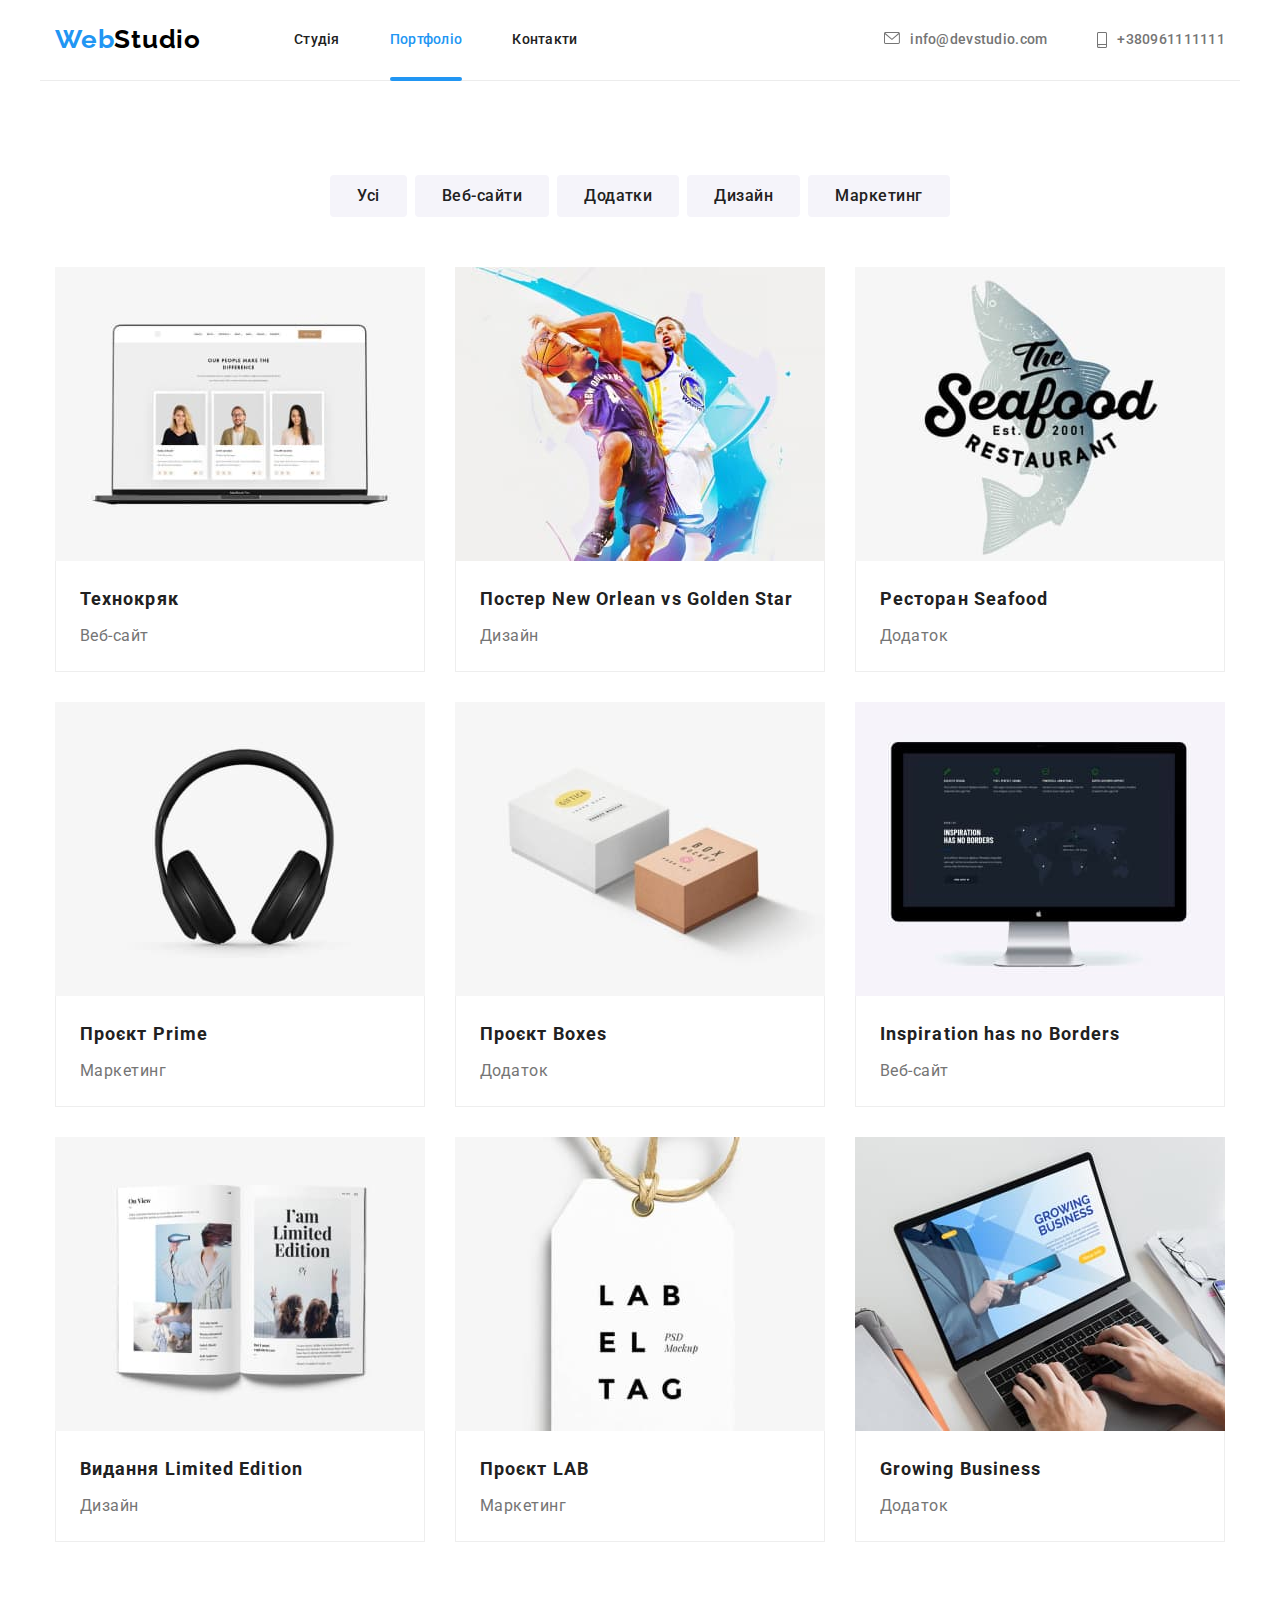
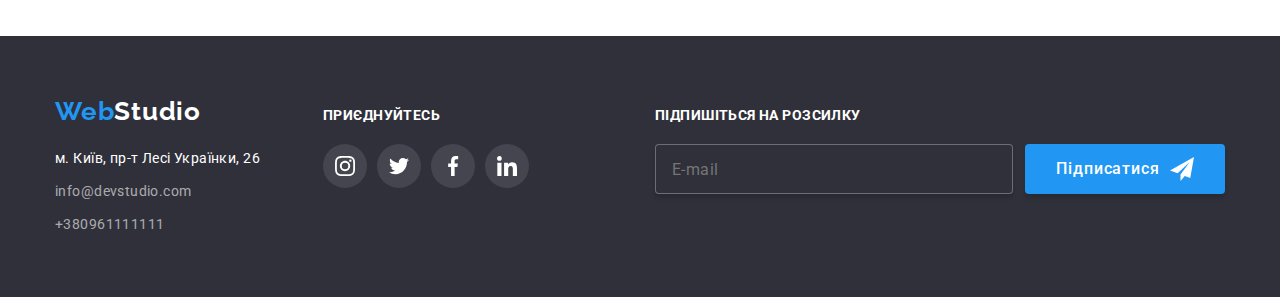
==== portfolio.html @ e21fbf03 "File" ====
<!DOCTYPE html>
<html lang="en">

<head>
    <meta charset="UTF-8">
    <meta http-equiv="X-UA-Compatible" content="IE=edge">
    <meta name="viewport" content="width=, initial-scale=1.0">
    <title>Portfolio</title>

    <link rel="stylesheet"
        href="https://cdnjs.cloudflare.com/ajax/libs/modern-normalize/1.0.0/modern-normalize.min.css" />
    
    <link rel="stylesheet" href="./css/main.min.css" />

    <link rel="preconnect" href="https://fonts.googleapis.com">
    <link rel="preconnect" href="https://fonts.gstatic.com" crossorigin>
    <link
        href="https://fonts.googleapis.com/css2?family=Raleway:wght@700&family=Roboto:wght@400;500;700;900&display=swap"
        rel="stylesheet">

</head>

<body>

    <header class="page-header">
        <div class="container page-header-container header-border">
    
            <nav class="page-nav">
                <a href="./index.html" class="logohead link">
                    Web<span class="header-logo-span">Studio</span>
                </a>
                <ul class="nav-list list">
                    <li><a href="./index.html" class="nav-link link">Студія</a></li>
                    <li><a href="./portfolio.html" class="nav-link link current-page">Портфоліо</a></li>
                    <li><a href="#footer" class="nav-link link">Контакти</a></li>
                </ul>
            </nav>
    
            <ul class="contact-list list">
                <li class="contact-item">
                    <a href="mailto:info@devstudio.com" class="contact-list-link contact-list-link--mail link">
                        <svg lang="en" aria-label="envelope icon" class="envelope-list-icon">
                            <use href="./images/sprite.svg#icon-envelope"></use>
                        </svg>
                        info@devstudio.com
                    </a>
                </li>
                <li class="contact-item">
                    <a href="tel:+380961111111" class="contact-list-link contact-list-link--phone link">
                        <svg lang="en" aria-label="smartphone icon" class="smartphone-list-icon">
                            <use href="./images/sprite.svg#icon-smartphone"></use>
                        </svg>
                        +380961111111
                    </a>
                </li>
            </ul>
    
            <button class="mobile-menu__switch js-open-menu" aria-expanded="false">
                <svg class="mobile-menu__switch-icon" aria-label="mobile menu switch" width="40" height="40">
                    <use class="icon-switch" href="./images/sprite.svg#icon-menu"></use>
                </svg>
            </button>
    
            <div class="mobile-menu js-menu-container">
                <div class="container mobile-menu__container">
                    <button class="mobile-menu__close-btn js-close-menu">
                        <svg class="mobile-menu__close-icon">
                            <use class="icon-cross" href="./images/sprite.svg#icon-cross"></use>
                        </svg>
                    </button>
                    <ul class="mobile-menu__nav-list list">
                        <li><a href="./index.html" class="mobile-menu__nav-item link">Студія</a></li>
                        <li><a href="./portfolio.html" class="mobile-menu__nav-item link mobile-current-page">Портфоліо</a></li>
                        <li><a href="#footer" class="mobile-menu__nav-item link">Контакти</a></li>
                    </ul>
                    <ul class="mobile-menu__contact-list list">
                        <li><a href="tel:+380961111111" class="mobile-menu__contact-item mobile-contact-item--phone link">
                                +38 096 111 11 11</a>
                        </li>
                        <li><a href="mailto:info@devstudio.com" class=" mobile-contact-item--mail link">
                                info@devstudio.com</a>
                        </li>
                    </ul>
                    <ul class="mobile-menu__socials-list list">
                        <li><a class="mobile-menu__socials-item link" href="">Instagram</a></li>
                        <li><a class="mobile-menu__socials-item link" href="">Twitter</a></li>
                        <li><a class="mobile-menu__socials-item link" href="">Facebook</a></li>
                        <li><a class="mobile-menu__socials-item link" href="">LinkedIn</a></li>
                    </ul>
                </div>
            </div>
    
        </div>
    </header>

    <main>
        <section class="section">
            <div class="container">
                <h1 hidden>Приклади робіт у портфоліо</h1>
                <ul class="list filters-list flex-wrap">
                    <li><button type="button" class="filters-button">Усі</button></li>
                    <li><button type="button" class="filters-button">Веб-сайти</button></li>
                    <li><button type="button" class="filters-button">Додатки</button></li>
                    <li><button type="button" class="filters-button">Дизайн</button></li>
                    <li><button type="button" class="filters-button">Маркетинг</button></li>
                </ul>

                <h2 hidden>Роботи у портфоліо</h2>
                <ul class="list portfolio-list">
                    <li class="portfolio-list-li">
                        <a href="" class="portfolio-list-link link">
                            <div class="portfolio-overlay-wrap">
                                <picture>
                                     <source srcset="
                                            ./images/desktop/portfolio1-desk.jpg    1x,
                                            ./images/desktop/portfolio1-desk@2x.jpg 2x
                                            " media="(min-width: 1200px)" />
                                    <source srcset="
                                            ./images/tablet/portfolio1-tab.jpg    1x,
                                            ./images/tablet/portfolio1-tab@2x.jpg 2x
                                            " media="(min-width: 768px)" />
                                    <source srcset="
                                            ./images/mobile/portfolio1-mob.jpg    1x,
                                            ./images/mobile/portfolio1@2x-mob.jpg 2x
                                            " media="(max-width: 767px)" />
                                    <img width="370" src="./images/technocrack.jpg" class="portfolio-img" alt="Зображення комп'ютера">
                                </picture>
            
                                <div class="portfolio-overlay">Ресурс пропонує комплексні пропозиції з різним рівнем функціоналу та сервісів. Все це дозволить відвідувачу отримати
                                вичерпні відомості про компанію чи приватну особу.</div>
                            </div>
                            <div class="portfolio-text portfolio-text--long">
                                <h3 class="portfolio-works">Технокряк</h3>
                                <p class="portfolio-works-type">Веб-сайт</p>
                            </div>
                        </a>
                    </li>
                    <li class="portfolio-list-li">
                        <a href="" class="portfolio-list-link link">
                            <div class="portfolio-overlay-wrap">
                                <picture>
                                     <source srcset="
                                            ./images/desktop/portfolio2-desk.jpg    1x,
                                            ./images/desktop/portfolio2-desk@2x.jpg 2x
                                            " media="(min-width: 1200px)" />
                                    <source srcset="
                                            ./images/tablet/portfolio2-tab.jpg    1x,
                                            ./images/tablet/portfolio2-tab@2x.jpg 2x
                                            " media="(min-width: 768px)" />
                                    <source srcset="
                                            ./images/mobile/portfolio2-mob.jpg    1x,
                                            ./images/mobile/portfolio2@2x-mob.jpg 2x
                                            " media="(max-width: 767px)" />
                                    <img width="370" src="./images/poster.jpg" class="portfolio-img" alt="Зображення постера">
                                </picture>

                                <div class="portfolio-overlay">Ресурс пропонує комплексні пропозиції з різним рівнем функціоналу та сервісів. Все це
                                    дозволить відвідувачу отримати вичерпні відомості про компанію чи приватну особу.
                                </div>
                            </div>
                            <div class="portfolio-text">
                                <h3 class="portfolio-works">Постер New Orlean vs Golden Star</h3>
                                <p class="portfolio-works-type">Дизайн</p>
                            </div>
                        </a>
                    </li>
                    <li class="portfolio-list-li">
                        <a href="" class="portfolio-list-link link">
                            <div class="portfolio-overlay-wrap">
                                <picture>
                                     <source srcset="
                                            ./images/desktop/portfolio3-desk.jpg    1x,
                                            ./images/desktop/portfolio3-desk@2x.jpg 2x
                                            " media="(min-width: 1200px)" />
                                    <source srcset="
                                            ./images/tablet/portfolio3-tab.jpg    1x,
                                            ./images/tablet/portfolio3-tab@2x.jpg 2x
                                            " media="(min-width: 768px)" />
                                    <source srcset="
                                            ./images/mobile/portfolio3-mob.jpg    1x,
                                            ./images/mobile/portfolio3@2x-mob.jpg 2x
                                            " media="(max-width: 767px)" />
                                    <img width="370" src="./images/restaurantseafood.jpg" class="portfolio-img" alt="restaurant seafood">
                                </picture>

                                <div class="portfolio-overlay">Ресурс пропонує комплексні пропозиції з різним рівнем функціоналу та сервісів. Все це
                                    дозволить відвідувачу отримати
                                    вичерпні відомості про компанію чи приватну особу.</div>
                            </div>  
                            <div class="portfolio-text">
                                <h3 class="portfolio-works">Ресторан Seafood</h3>
                                <p class="portfolio-works-type">Додаток</p>
                            </div>
                        </a>
                    </li>
                    <li class="portfolio-list-li">
                        <a href="" class="portfolio-list-link link">
                            <div class="portfolio-overlay-wrap">
                                <picture>
                                     <source srcset="
                                            ./images/desktop/portfolio4-desk.jpg    1x,
                                            ./images/desktop/portfolio4-desk@2x.jpg 2x
                                            " media="(min-width: 1200px)" />
                                    <source srcset="
                                            ./images/tablet/portfolio4-tab.jpg    1x,
                                            ./images/tablet/portfolio4-tab@2x.jpg 2x
                                            " media="(min-width: 768px)" />
                                    <source srcset="
                                            ./images/mobile/portfolio4-mob.jpg    1x,
                                            ./images/mobile/portfolio4@2x-mob.jpg 2x
                                            " media="(max-width: 767px)" />
                                    <img width="370" src="./images/projectprime.jpg" class="portfolio-img" alt="project prime">
                                </picture>

                                <div class="portfolio-overlay">Ресурс пропонує комплексні пропозиції з різним рівнем функціоналу та сервісів. Все це
                                    дозволить відвідувачу отримати
                                    вичерпні відомості про компанію чи приватну особу.</div>
                            </div>
                            <div class="portfolio-text">
                                <h3 class="portfolio-works">Проєкт Prime</h3>
                                <p class="portfolio-works-type">Маркетинг</p>
                            </div>
                        </a>
                    </li>
                    <li class="portfolio-list-li">
                        <a href="" class="portfolio-list-link link">
                            <div class="portfolio-overlay-wrap">
                                <picture>
                                     <source srcset="
                                            ./images/desktop/portfolio5-desk.jpg    1x,
                                            ./images/desktop/portfolio5-desk@2x.jpg 2x
                                            " media="(min-width: 1200px)" />
                                    <source srcset="
                                            ./images/tablet/portfolio5-tab.jpg    1x,
                                            ./images/tablet/portfolio5-tab@2x.jpg 2x
                                            " media="(min-width: 768px)" />
                                    <source srcset="
                                            ./images/mobile/portfolio5-mob.jpg    1x,
                                            ./images/mobile/portfolio5@2x-mob.jpg 2x
                                            " media="(max-width: 767px)" />
                                    <img width="370" src="./images/projectboxes.jpg" class="portfolio-img" alt="project boxes">
                                </picture>

                                <div class="portfolio-overlay">Ресурс пропонує комплексні пропозиції з різним рівнем функціоналу та сервісів. Все це
                                    дозволить відвідувачу отримати
                                    вичерпні відомості про компанію чи приватну особу.</div>
                            </div>
                            <div class="portfolio-text">
                                <h3 class="portfolio-works">Проєкт Boxes</h3>
                                <p class="portfolio-works-type">Додаток</p>
                            </div>
                        </a>
                    </li>
                    <li class="portfolio-list-li">
                        <a href="" class="portfolio-list-link link">
                            <div class="portfolio-overlay-wrap">
                                <picture>
                                     <source srcset="
                                            ./images/desktop/portfolio6-desk.jpg    1x,
                                            ./images/desktop/portfolio6-desk@2x.jpg 2x
                                            " media="(min-width: 1200px)" />
                                    <source srcset="
                                            ./images/tablet/portfolio6-tab.jpg    1x,
                                            ./images/tablet/portfolio6-tab@2x.jpg 2x
                                            " media="(min-width: 768px)" />
                                    <source srcset="
                                            ./images/mobile/portfolio6-mob.jpg    1x,
                                            ./images/mobile/portfolio6@2x-mob.jpg 2x
                                            " media="(max-width: 767px)" />
                                    <img width="370" src="./images/noborders.jpg" class="portfolio-img" alt="no borders">
                                </picture>

                                <div class="portfolio-overlay">Ресурс пропонує комплексні пропозиції з різним рівнем функціоналу та сервісів. Все це
                                    дозволить відвідувачу отримати
                                    вичерпні відомості про компанію чи приватну особу.</div>
                            </div>
                            <div class="portfolio-text">
                                <h3 class="portfolio-works">Inspiration has no Borders</h3>
                                <p class="portfolio-works-type">Веб-сайт</p>
                            </div>
                        </a>
                    </li>
                    <li class="portfolio-list-li">
                        <a href="" class="portfolio-list-link link">
                            <div class="portfolio-overlay-wrap">
                                <picture>
                                     <source srcset="
                                            ./images/desktop/portfolio7-desk.jpg    1x,
                                            ./images/desktop/portfolio7-desk@2x.jpg 2x
                                            " media="(min-width: 1200px)" />
                                    <source srcset="
                                            ./images/tablet/portfolio7-tab.jpg    1x,
                                            ./images/tablet/portfolio7-tab@2x.jpg 2x
                                            " media="(min-width: 768px)" />
                                    <source srcset="
                                            ./images/mobile/portfolio7-mob.jpg    1x,
                                            ./images/mobile/portfolio7@2x-mob.jpg 2x
                                            " media="(max-width: 767px)" />
                                    <img width="370" src="./images/limitededition.jpg" class="portfolio-img" alt="limited edition">
                                </picture>

                                <div class="portfolio-overlay">Ресурс пропонує комплексні пропозиції з різним рівнем функціоналу та сервісів. Все це
                                    дозволить відвідувачу отримати
                                    вичерпні відомості про компанію чи приватну особу.</div>
                            </div>
                            <div class="portfolio-text">
                                <h3 class="portfolio-works">Видання Limited Edition</h3>
                                <p class="portfolio-works-type">Дизайн</p>
                            </div>
                        </a>
                    </li>
                    <li class="portfolio-list-li">
                        <a href="" class="portfolio-list-link link">
                            <div class="portfolio-overlay-wrap">
                                <picture>
                                     <source srcset="
                                            ./images/desktop/portfolio8-desk.jpg    1x,
                                            ./images/desktop/portfolio8-desk@2x.jpg 2x
                                            " media="(min-width: 1200px)" />
                                    <source srcset="
                                            ./images/tablet/portfolio8-tab.jpg    1x,
                                            ./images/tablet/portfolio8-tab@2x.jpg 2x
                                            " media="(min-width: 768px)" />
                                    <source srcset="
                                            ./images/mobile/portfolio8-mob.jpg    1x,
                                            ./images/mobile/portfolio8@2x-mob.jpg 2x
                                            " media="(max-width: 767px)" />
                                    <img width="370" src="./images/projectlab.jpg" class="portfolio-img" alt="project lab">
                                </picture>

                                <div class="portfolio-overlay">Ресурс пропонує комплексні пропозиції з різним рівнем функціоналу та сервісів. Все це
                                    дозволить відвідувачу отримати
                                    вичерпні відомості про компанію чи приватну особу.</div>
                            </div>
                            <div class="portfolio-text">
                                <h3 class="portfolio-works">Проєкт LAB</h3>
                                <p class="portfolio-works-type">Маркетинг</p>
                            </div>
                        </a>
                    </li>
                    <li class="portfolio-list-li">
                        <a href="" class="portfolio-list-link link">
                            <div class="portfolio-overlay-wrap">
                                <picture>
                                     <source srcset="
                                            ./images/desktop/portfolio9-desk.jpg    1x,
                                            ./images/desktop/portfolio9-desk@2x.jpg 2x
                                            " media="(min-width: 1200px)" />
                                    <source srcset="
                                            ./images/tablet/portfolio9-tab.jpg    1x,
                                            ./images/tablet/portfolio9-tab@2x.jpg 2x
                                            " media="(min-width: 768px)" />
                                    <source srcset="
                                            ./images/mobile/portfolio9-mob.jpg    1x,
                                            ./images/mobile/portfolio9@2x-mob.jpg 2x
                                            " media="(max-width: 767px)" />
                                    <img width="370" src="./images/growingbusiness.jpg" class="portfolio-img" alt="growing business">
                                </picture>

                                <div class="portfolio-overlay">Ресурс пропонує комплексні пропозиції з різним рівнем функціоналу та сервісів. Все це
                                    дозволить відвідувачу отримати
                                    вичерпні відомості про компанію чи приватну особу.</div>
                            </div>
                            <div class="portfolio-text">
                                <h3 class="portfolio-works">Growing Business</h3>
                                <p class="portfolio-works-type">Додаток</p>
                            </div>
                        </a>
                    </li>
                </ul>
            </div>
        </section>
    </main>

    <footer id="footer">
        <div class="container footer-flex">
            <div class="address-box">
                <a href="./index.html" class="footerlogo link">
                    Web<span class="footer-logo-span">Studio</span>
                </a>
                <address>
                    <ul class="list footer-list">
                        <li><a href="https://goo.gl/maps/CPtrU1FHBa2aNyZL9" target="_blank"
                                rel="noopener noreferrer nofollow" class="address-street link">м. Київ, пр-т Лесі
                                Українки,
                                26</a></li>
                        <li><a href="mailto:info@devstudio.com" class="address-mail-tel link">info@devstudio.com</a>
                        </li>
                        <li><a href="tel:+380961111111" class="address-mail-tel link">+380961111111</a></li>
                    </ul>
                </address>
            </div>

            <div class="join-us-box">
                <h3 class="join-us-text">приєднуйтесь</h3>
                <ul class="list join-us-list">
                    <li class="join-us-list-item">
                        <a href="" class="join-us-list-link">
                            <svg lang="en" aria-label="instagram icon" class="join-us-list-icon">
                                <use href="./images/sprite.svg#icon-instagram"></use>
                            </svg>
                        </a>
                    </li>
                    <li class="join-us-list-item">
                        <a href="" class="join-us-list-link">
                            <svg lang="en" aria-label="twitter icon" class="join-us-list-icon">
                                <use href="./images/sprite.svg#icon-twitter"></use>
                            </svg>
                        </a>
                    </li>
                    <li class="join-us-list-item">
                        <a href="" class="join-us-list-link">
                            <svg lang="en" aria-label="facebook icon" class="join-us-list-icon">
                                <use href="./images/sprite.svg#icon-facebook"></use>
                            </svg>
                        </a>
                    </li>
                    <li class="join-us-list-item">
                        <a href="" class="join-us-list-link">
                            <svg lang="en" aria-label="linkedin icon" class="join-us-list-icon">
                                <use href="./images/sprite.svg#icon-linkedin"></use>
                            </svg>
                        </a>
                    </li>
                </ul>
            </div>

            <div class="subscription-box">
                <p class="subscription-text">Підпишіться на розсилку</p>
                <form class="subscription-form">
                    <input class="subscription-input" type="email" name="subscription email" placeholder="E-mail" />
                    <button class="subscription-button" type="submit">
                        <span>Підписатися</span>
                        <svg lang="en" aria-label="subscription icon" class="subscription-icon">
                            <use href="./images/sprite.svg#icon-subscription"></use>
                        </svg>
                    </button>
                </form>
            </div>

        </div>
    </footer>

    <script src="./JS/mobile-menu.js"></script>


</body>

</html>
---- css/main.min.css ----
:root{--accent-color: #2196F3;--background-color: #757575;--primary-font: "Roboto", sans-serif;--secondary-font: "Raleway", sans-serif}.modal-checkbox-label,.modal-span,.clients-list-link,.clients-list-item,.clients-list,.social-list-link,.photo-overlay,.features-icon-box,.subscription-button,.join-us-list-link{display:flex;align-items:center;justify-content:center}h1,h2,h3,h4,h5,h6,p{margin:0;padding:0}ul,ol{margin:0;padding:0}.link{text-decoration:none}.list *{list-style:none}img{display:block;max-width:100%;height:auto}.logo,button,.link{cursor:pointer}input,textarea{box-sizing:border-box;outline:none}.section{padding-top:94px;padding-bottom:94px}.container{width:100%;margin-left:auto;margin-right:auto;padding-left:15px;padding-right:15px}@media screen and (min-width: 480px){.container{max-width:480px}}@media screen and (min-width: 768px){.container{max-width:768px}}@media screen and (min-width: 1200px){.container{max-width:1200px}}.headline{margin-bottom:50px;font-family:var(--primary-font);font-weight:700;font-size:36px;line-height:1.17;text-align:center;letter-spacing:.03em;color:#212121}.flex-wrap{flex-wrap:wrap}.mobile-menu__switch{width:40px;height:40px;margin:auto;margin-right:15px;padding:0;border:none;background-color:rgba(0,0,0,0)}@media screen and (min-width: 768px){.mobile-menu__switch{display:none}}.mobile-menu__switch-icon{width:24px;height:16px;transition:fill 250ms cubic-bezier(0.4, 0, 0.2, 1)}.mobile-menu__switch:hover .mobile-menu__switch-icon{fill:var(--accent-color)}.mobile-menu__container{position:relative;padding:48px 40px 48px 40px}.mobile-menu{position:fixed;top:0;left:0;width:100%;height:100%;z-index:100;background:#fff;opacity:0;visibility:hidden;pointer-events:none;transform:translateY(-101%);transition:transform 500ms cubic-bezier(0.4, 0, 0.2, 1),opacity 250ms cubic-bezier(0.4, 0, 0.2, 1),visibility 250ms cubic-bezier(0.4, 0, 0.2, 1)}.mobile-menu.is-open{opacity:1;visibility:visible;pointer-events:initial;transform:translateY(0%)}.mobile-menu__close-btn{position:absolute;border:none;background-color:rgba(0,0,0,0);right:30px;top:20px;padding:0;width:40px;height:40px}.mobile-menu__close-icon{width:18.67px;height:18.67px}.icon-cross{opacity:0;visibility:hidden;display:block;transition:fill 250ms cubic-bezier(0.4, 0, 0.2, 1)}.mobile-menu__close-btn:hover .icon-cross{fill:var(--accent-color)}.mobile-menu.mobile-menu.is-open .icon-cross{opacity:1;visibility:visible}.mobile-menu__nav-list,.mobile-menu__contact-list,.mobile-menu__socials-list{font-family:var(--primary-font);font-style:normal;font-weight:500;letter-spacing:.02em}.mobile-menu__nav-list{margin-bottom:250px}.mobile-menu__nav-list li:not(:last-child){margin-bottom:32px}.mobile-menu__nav-item{font-size:40px;line-height:1.18;color:#212121;transition:color 250ms cubic-bezier(0.4, 0, 0.2, 1)}.mobile-menu__nav-item:hover{color:var(--accent-color)}@media screen and (max-width: 479px){.mobile-menu__nav-item{font-size:34px}}.mobile-menu__contact-list{margin-bottom:64px}.mobile-menu__contact-item{font-size:34px;line-height:1.18}@media screen and (max-width: 479px){.mobile-menu__contact-item{font-size:24px}}.mobile-contact-item--phone{display:block;margin-bottom:32px;color:var(--accent-color)}.mobile-contact-item--mail{color:#757575}.mobile-menu__socials-list{display:flex}@media screen and (max-width: 479px){.mobile-menu__socials-list{flex-wrap:wrap}}.mobile-menu__socials-list li:not(:last-child){padding-right:10px;margin-right:10px;border-right:1px solid rgba(33,33,33,.2)}.mobile-menu__socials-item{font-size:18px;line-height:1.22;color:#2196f3}@media screen and (max-width: 479px){.mobile-menu__socials-item{line-height:2;font-size:12px}}@media screen and (max-width: 350px){.mobile-menu__socials-item{font-size:10px}}.mobile-current-page{color:var(--accent-color)}.page-header-container,.page-nav{display:flex}.header-border{border-bottom:1px solid #ececec}.logohead{display:inline-block;padding-bottom:24px;padding-top:24px;margin-right:93px;font-family:var(--secondary-font);font-weight:700;font-size:26px;line-height:1.19;letter-spacing:.03em;color:var(--accent-color)}@media screen and (max-width: 1199px){.logohead{margin-right:10%}}.header-logo-span{color:#000}.nav-list{display:flex;column-gap:50px}@media screen and (max-width: 767px){.nav-list{display:none}}.contact-list{margin-left:auto}@media screen and (min-width: 1200px){.contact-list{display:flex;column-gap:50px}}@media screen and (max-width: 767px){.contact-list{display:none}}@media screen and (max-width: 1199px){.contact-list-link--mail{padding-top:21px;padding-bottom:0}}@media screen and (max-width: 1199px){.contact-list-link--phone{padding-top:10px}}.nav-link,.contact-list-link{font-family:var(--primary-font);font-size:14px;font-weight:500;line-height:1.14;letter-spacing:.02em;display:inline-block;transition:color 250ms cubic-bezier(0.4, 0, 0.2, 1)}.nav-link{color:#212121;position:relative;padding-bottom:32px;padding-top:32px}.nav-link.nav-link:hover,.nav-link.nav-link:focus{color:var(--accent-color)}.current-page{color:var(--accent-color)}.current-page::after{content:" ";position:absolute;display:block;bottom:-1px;width:100%;height:4px;background-color:var(--accent-color);border-radius:2px}.contact-list-link{display:flex;column-gap:10px;color:var(--background-color)}.contact-list-link:hover,.contact-list-link:focus{color:var(--accent-color)}@media screen and (min-width: 1200px){.contact-list-link{padding-bottom:32px;padding-top:32px}}.envelope-list-icon{width:16px;height:12px;fill:#757575;transition:fill 250ms cubic-bezier(0.4, 0, 0.2, 1)}.contact-list-link:hover .envelope-list-icon,.contact-list-link:focus .envelope-list-icon{fill:var(--accent-color)}.smartphone-list-icon{width:10px;height:16px;fill:#757575;transition:fill 250ms cubic-bezier(0.4, 0, 0.2, 1)}.contact-list-link:hover .smartphone-list-icon,.contact-list-link:focus .smartphone-list-icon{fill:var(--accent-color)}footer{padding-bottom:60px;padding-top:60px}footer,address{background-color:#2f303a;font-style:normal}@media screen and (max-width: 1199px){footer,address{text-align:center}}.footer-flex{display:flex;flex-wrap:wrap;align-items:baseline}@media screen and (max-width: 767px){.footer-flex{flex-direction:column;row-gap:60px}}.address-mail-tel,.address-street{display:inline-block;transition:color 250ms cubic-bezier(0.4, 0, 0.2, 1)}.footer-list li:nth-child(-n+2){margin-bottom:9px}@media screen and (max-width: 1199px){.address-box{margin-left:auto;margin-right:auto}}.footerlogo{display:inline-block;margin-bottom:20px;font-family:var(--secondary-font);font-weight:700;font-size:26px;line-height:1.19;letter-spacing:.03em;color:var(--accent-color)}.footer-logo-span{color:#fff}.address-street{font-family:var(--primary-font);font-weight:400;font-size:14px;line-height:1.71;letter-spacing:.03em;color:#fff}.address-street:hover,.address-street:focus{color:var(--accent-color)}.address-mail-tel{font-family:var(--primary-font);font-weight:400;font-size:14px;line-height:1.71;letter-spacing:.03em;color:rgba(255,255,255,.6)}.address-mail-tel:hover,.address-mail-tel:focus{color:var(--accent-color)}.join-us-box{margin-left:auto;margin-right:auto}.join-us-text{margin-bottom:20px;font-family:var(--primary-font);font-style:normal;font-weight:700;font-size:14px;line-height:1.14;letter-spacing:.03em;text-transform:uppercase;color:#fff}.join-us-list{display:flex;justify-content:center;column-gap:10px}.join-us-list-link{transition:background-color 250ms cubic-bezier(0.4, 0, 0.2, 1);width:44px;height:44px;border-radius:50%;background-color:rgba(255,255,255,.1)}.join-us-list-link:hover,.join-us-list-link:focus{background-color:var(--accent-color)}.join-us-list-icon{width:20px;height:20px;fill:#fff}.subscription-box{margin-left:auto}@media screen and (min-width: 768px)and (max-width: 1199px){.subscription-box{margin-top:60px}}@media screen and (max-width: 1199px){.subscription-box{margin-right:auto}}.subscription-text{font-family:var(--primary-font);font-style:normal;font-weight:700;font-size:14px;line-height:1.14;letter-spacing:.03em;text-transform:uppercase;color:#fff;margin-bottom:20px}.subscription-form{display:flex;column-gap:12px}@media screen and (max-width: 1199px){.subscription-form{flex-direction:column;row-gap:20px}}.subscription-input{font-family:var(--primary-font);font-style:normal;font-weight:400;font-size:16px;line-height:1.25;letter-spacing:.03em;color:rgba(255,255,255,.6);width:358px;height:50px;padding:15px 16px 15px 16px;margin:0;background:#2f303a;box-shadow:0px 4px 4px rgba(0,0,0,.15);border-radius:4px;border:1px solid rgba(255,255,255,.3);transition:border-color 250ms cubic-bezier(0.4, 0, 0.2, 1)}.subscription-input:focus{border-color:var(--accent-color)}@media screen and (max-width: 1199px){.subscription-input{width:400px}}@media screen and (max-width: 479px){.subscription-input{width:350px}}@media screen and (max-width: 400px){.subscription-input{width:200px}}.subscription-button{column-gap:10px;width:200px;height:50px;font-family:var(--primary-font);font-style:normal;font-weight:500;font-size:16px;line-height:1.88;letter-spacing:.06em;color:#fff;background:var(--accent-color);box-shadow:0px 4px 4px rgba(0,0,0,.15);border-radius:4px;border-color:rgba(0,0,0,0);transition:background-color 250ms cubic-bezier(0.4, 0, 0.2, 1)}.subscription-button:hover{background-color:#188ce8}@media screen and (max-width: 1199px){.subscription-button{margin-left:auto;margin-right:auto}}.subscription-icon{width:24px;height:24px;fill:#fff}.section-order{background-position:center;background-repeat:no-repeat;background-size:cover;background-color:#2f303a;max-width:1600px;margin:0 auto;padding-top:118px;padding-bottom:118px;text-align:center;color:#fff;background-image:linear-gradient(rgba(47, 48, 58, 0.4), rgba(47, 48, 58, 0.4)),url("../images/background.jpg")}@media screen and (min-width: 1200px){.section-order{padding-top:200px;padding-bottom:200px}}@media screen and (max-width: 767px){.section-order{background-image:linear-gradient(rgba(47, 48, 58, 0.4), rgba(47, 48, 58, 0.4)),url("../images/mobile/background-mob.jpg")}}@media screen and (min-device-pixel-ratio: 2)and (max-width: 767px),screen and (min-resolution: 192dpi)and (max-width: 767px),screen and (min-resolution: 2dppx)and (max-width: 767px){.section-order{background-image:linear-gradient(rgba(47, 48, 58, 0.4), rgba(47, 48, 58, 0.4)),url("../images/mobile/background@2x-mob.jpg")}}@media screen and (min-width: 768px){.section-order{background-image:linear-gradient(rgba(47, 48, 58, 0.4), rgba(47, 48, 58, 0.4)),url("../images/tablet/background-tab.jpg")}}@media screen and (min-device-pixel-ratio: 2)and (min-width: 768px),screen and (min-resolution: 192dpi)and (min-width: 768px),screen and (min-resolution: 2dppx)and (min-width: 768px){.section-order{background-image:linear-gradient(rgba(47, 48, 58, 0.4), rgba(47, 48, 58, 0.4)),url("../images/tablet/background-tab@2x.jpg")}}@media screen and (min-width: 1200px){.section-order{background-image:linear-gradient(rgba(47, 48, 58, 0.4), rgba(47, 48, 58, 0.4)),url("../images/desktop/background-desk.jpg")}}@media screen and (min-device-pixel-ratio: 2)and (min-width: 1200px),screen and (min-resolution: 192dpi)and (min-width: 1200px),screen and (min-resolution: 2dppx)and (min-width: 1200px){.section-order{background-image:linear-gradient(rgba(47, 48, 58, 0.4), rgba(47, 48, 58, 0.4)),url("../images/desktop/background-desk@2x.jpg")}}.order-text{width:100%;margin-bottom:30px;margin-left:auto;margin-right:auto;font-family:var(--primary-font);font-weight:900;font-size:44px;line-height:1.37;letter-spacing:.06em;text-transform:uppercase}@media screen and (max-width: 1199px){.order-text{font-size:26px;line-height:1.61}}@media screen and (min-width: 768px){.order-text{width:360px}}@media screen and (min-width: 1200px){.order-text{width:696px}}.order-button{padding:10px 32px 10px 32px;background-color:var(--accent-color);color:#fff;font-family:var(--primary-font);font-style:normal;font-weight:500;font-size:16px;line-height:1.88;letter-spacing:.06em;box-shadow:0px 4px 4px rgba(0,0,0,.15);border-radius:4px;border-color:rgba(0,0,0,0);transition:background-color 250ms cubic-bezier(0.4, 0, 0.2, 1)}.order-button:hover{background-color:#188ce8}@media screen and (max-width: 400px){.order-button{font-size:16px;line-height:1.16}}.features-box{padding-bottom:0}.features-list{display:flex;justify-content:center;column-gap:30px}.features-list-li{width:270px}@media screen and (max-width: 1199px){.features-list-li{width:354px}.features-list-li:nth-child(-n+2){margin-bottom:30px}}@media screen and (max-width: 767px){.features-list-li{width:100%}.features-list-li:not(:last-child){margin-bottom:30px}}.features{margin-top:0;margin-bottom:10px;font-family:var(--primary-font);font-weight:700;font-size:14px;line-height:1.14;letter-spacing:.03em;text-transform:uppercase;color:#212121}@media screen and (max-width: 767px){.features{text-align:center}}.features-text{font-family:var(--primary-font);font-weight:400;font-size:14px;line-height:1.71;letter-spacing:.03em;color:var(--background-color)}.features-icon{width:70px;height:70px}.features-icon-box{height:120px;margin-bottom:30px;background-color:#f5f4fa}.section-services{visibility:hidden;width:0;height:0;padding-top:0}@media screen and (min-width: 1200px){.section-services{visibility:visible;width:auto;height:auto;padding-top:94px}}.relative-box{position:relative}.photo-overlay{position:absolute;font-family:var(--primary-font);width:370px;height:70px;bottom:0;background-color:rgba(47,48,58,.8);color:#fff}@media screen and (max-width: 480px){.photo-overlay{width:0}}.photo-overlay p{font-family:var(--primary-font);font-weight:700;font-size:14px;line-height:1.14;letter-spacing:.03em;text-transform:uppercase}.photo-wraper-box{padding-bottom:94px}.photo-wraper{display:flex;justify-content:center;column-gap:30px}.team-section{background-color:#f5f4fa}.team-list{display:flex;column-gap:30px;justify-content:center}@media screen and (max-width: 1199px){.team-list{flex-wrap:wrap}}.team-li{background-color:#fff;box-shadow:0px 1px 3px rgba(0,0,0,.12),0px 1px 1px rgba(0,0,0,.14),0px 2px 1px rgba(0,0,0,.2);border-radius:0px 0px 4px 4px;margin-bottom:30px}@media screen and (min-width: 1200px){.team-li{margin-bottom:0}}.teamname{padding-top:30px;margin-bottom:10px;margin-top:0;font-family:var(--primary-font);font-weight:500;font-size:16px;line-height:1.19;text-align:center;letter-spacing:.03em;color:#212121}.teamtext{margin-bottom:16px;font-family:var(--primary-font);font-weight:400;font-size:16px;line-height:1.19;text-align:center;letter-spacing:.03em;color:var(--background-color)}@media screen and (min-width: 768px)and (max-width: 1199px){.team-li img{width:354px}}@media screen and (max-width: 767px){.team-li img{width:100%;max-width:450px}}.social-list{display:flex;justify-content:center;column-gap:10px;padding-bottom:30px}.social-list-link{transition:background-color 250ms cubic-bezier(0.4, 0, 0.2, 1);width:44px;height:44px;border-radius:50%;background-color:#fff}.social-list-link:hover,.social-list-link:focus{background-color:var(--accent-color)}.social-list-icon{width:20px;height:20px;fill:#afb1b8;transition:fill 250ms cubic-bezier(0.4, 0, 0.2, 1)}.social-list-link:hover .social-list-icon,.social-list-link:focus .social-list-icon{fill:#fff}.clients-list{column-gap:30px}.clients-list-item{margin-bottom:0}@media screen and (max-width: 1199px){.clients-list-item:nth-child(-n+3){margin-bottom:30px}}@media screen and (max-width: 767px){.clients-list-item{flex-basis:33.3333333333%}.clients-list-item:nth-child(-n+4){margin-bottom:30px}}.clients-list-link{transition:border-color 250ms cubic-bezier(0.4, 0, 0.2, 1);width:210px;height:92px;border:1px solid #afb1b8;border-radius:4px}.clients-list-link:hover,.clients-list-link:focus{border-color:var(--accent-color)}@media screen and (max-width: 479px){.clients-list-link{width:100%;height:60px}}@media screen and (min-width: 768px){.clients-list-link{width:225px}}@media screen and (min-width: 1200px){.clients-list-link{width:170px}}.clients-list-icon{width:106px;height:60px;fill:#afb1b8;transition:fill 250ms cubic-bezier(0.4, 0, 0.2, 1)}.clients-list-link:hover .clients-list-icon,.clients-list-link:focus .clients-list-icon{fill:var(--accent-color)}@media screen and (max-width: 479px){.clients-list-icon{width:90%;height:70%}}.filters-list{display:flex;column-gap:8px;justify-content:center;margin-bottom:50px}@media screen and (max-width: 767px){.filters-list{justify-content:left}}@media screen and (max-width: 767px){.filters-list li:nth-child(-n+3){margin-bottom:15px}}.filters-button{padding:6px 25px 6px 25px;font-family:var(--primary-font);font-weight:500;font-size:16px;line-height:1.62;text-align:center;letter-spacing:.03em;color:#212121;background-color:#f5f4fa;border-radius:4px;border-color:rgba(0,0,0,0);transition:color 250ms cubic-bezier(0.4, 0, 0.2, 1),background-color 250ms cubic-bezier(0.4, 0, 0.2, 1),box-shadow 250ms cubic-bezier(0.4, 0, 0.2, 1)}.filters-button:hover,.filters-button:focus{color:#fff;background-color:var(--accent-color);box-shadow:0px 3px 1px rgba(0,0,0,.1),0px 1px 2px rgba(0,0,0,.08),0px 2px 2px rgba(0,0,0,.12)}.portfolio-list{display:flex;flex-wrap:wrap;gap:30px}@media screen and (max-width: 767px){.portfolio-img{width:450px}}@media screen and (min-width: 768px)and (max-width: 1199px){.portfolio-img{width:350px}}@media screen and (min-width: 768px)and (max-width: 1199px){.portfolio-list-li{flex-basis:45%}}.portfolio-list-link{display:block;transition:box-shadow 250ms cubic-bezier(0.4, 0, 0.2, 1)}.portfolio-list-link:hover,.portfolio-list-link:focus{box-shadow:0px 3px 1px rgba(0,0,0,.1),0px 1px 2px rgba(0,0,0,.08),0px 2px 2px rgba(0,0,0,.12)}@media screen and (min-width: 768px)and (max-width: 1199px){.portfolio-text--long{height:147px}}.portfolio-text{padding:20px 24px 20px 24px;border:1px solid #eee;border-top:0}.portfolio-works{margin-bottom:4px;font-family:var(--primary-font);font-weight:700;font-size:18px;line-height:2;letter-spacing:.06em;color:#212121}.portfolio-works-type{font-family:var(--primary-font);font-weight:400;font-size:16px;line-height:1.88;letter-spacing:.03em;color:var(--background-color)}.portfolio-overlay-wrap{position:relative;overflow:hidden}.portfolio-overlay{position:absolute;content:"";transform:translateY(101%);transition:transform 250ms cubic-bezier(0.4, 0, 0.2, 1);top:0;left:0;width:100%;height:100%;padding:63px 24px 63px 24px;background:rgba(33,150,243,.9);font-family:var(--primary-font);font-style:normal;font-weight:400;font-size:18px;line-height:1.55;letter-spacing:.03em;color:#fff}.portfolio-list-link:hover .portfolio-overlay,.portfolio-list-link:focus .portfolio-overlay{transform:translateY(0)}.is-hidden{pointer-events:none;visibility:hidden;opacity:0}.backdrop{position:fixed;z-index:100;top:0;left:0;width:100%;height:100%;background:rgba(0,0,0,.2);transition:visibility 250ms cubic-bezier(0.4, 0, 0.2, 1),opacity 250ms cubic-bezier(0.4, 0, 0.2, 1)}.modal{position:absolute;top:50%;left:50%;transform:translate(-50%, -50%);width:528px;height:581px;background:#fff;box-shadow:0px 1px 3px rgba(0,0,0,.12),0px 1px 1px rgba(0,0,0,.14),0px 2px 1px rgba(0,0,0,.2);border-radius:4px}@media screen and (max-width: 767px){.modal{width:450px}}@media screen and (max-width: 480px){.modal{width:80%}}.icon-close{width:11px;height:11px;transition:fill 250ms cubic-bezier(0.4, 0, 0.2, 1)}.icon-close-bnt:hover .icon-close{fill:var(--accent-color)}.icon-close-bnt{position:absolute;top:8px;right:8px;width:30px;height:30px;border-radius:50%;border:1px solid rgba(0,0,0,.1);background-color:rgba(0,0,0,0)}.modal{padding:40px}.modal-icon-name{width:12px;height:12px;transition:fill 50ms cubic-bezier(0.4, 0, 0.2, 1)}.modal-input:focus+.modal-span .modal-icon-name{fill:var(--accent-color)}.modal-icon-phone{width:13px;height:13px;transition:fill 50ms cubic-bezier(0.4, 0, 0.2, 1)}.modal-input:focus+.modal-span .modal-icon-phone{fill:var(--accent-color)}.modal-icon-email{width:15px;height:12px;transition:fill 50ms cubic-bezier(0.4, 0, 0.2, 1)}.modal-input:focus+.modal-span .modal-icon-email{fill:var(--accent-color)}.modal-text{font-family:var(--primary-font);font-style:normal;font-weight:700;font-size:20px;line-height:1.15;text-align:center;letter-spacing:.03em;color:#212121;margin-bottom:12px}@media screen and (max-width: 479px){.modal-text{font-size:14px}}.modal-form{display:flex;flex-direction:column}.modal-label{display:flex;flex-direction:column;row-gap:4px;margin-bottom:10px;font-family:var(--primary-font);font-style:normal;font-weight:400;font-size:12px;line-height:1.17;letter-spacing:.01em;color:#757575}.label-comment{margin-bottom:20px}.modal-input{position:relative;padding:12px;padding-left:42px;border:1px solid rgba(33,33,33,.2);border-radius:4px;transition:border-color 250ms cubic-bezier(0.4, 0, 0.2, 1)}.modal-input:focus{border-color:var(--accent-color)}.modal-textarea{height:120px;padding:12px;border:1px solid rgba(33,33,33,.2);border-radius:4px}@media screen and (min-width: 1200px){.modal-textarea{height:90px}}@media screen and (max-width: 480px){.modal-textarea{height:100px}}@media screen and (max-width: 300px){.modal-textarea{height:75px}}textarea{transition:border-color 250ms cubic-bezier(0.4, 0, 0.2, 1);resize:none}textarea:focus{border-color:var(--accent-color)}.modal-span{position:absolute;z-index:1;transform:translate(2px, 18px);width:18px;height:18px;margin:12px 11px}.modal-checkbox-text{font-family:var(--primary-font);font-style:normal;font-weight:400;font-size:14px;line-height:1.71;letter-spacing:.03em;color:#757575;margin-left:7px}@media screen and (max-width: 1199px){.modal-checkbox-text{font-size:12px;line-height:1.17}}.user-agreement-link{text-decoration-line:underline;color:var(--accent-color)}.modal-checkbox-label{margin-left:auto;margin-right:auto;margin-bottom:30px}.modal-checkbox-input{appearance:none;position:absolute}.icon-checkbox{width:16px;height:15px;fill:none;border:1px solid #757575;border-radius:2px;transition:fill 250ms cubic-bezier(0.4, 0, 0.2, 1)}.modal-input:focus+.modal-span .icon-checkbox{fill:var(--accent-color)}.modal-checkbox-input:checked+.icon-checkbox{fill:var(--accent-color);border:none;outline:none}@media screen and (max-width: 479px){.icon-checkbox{width:12px;height:12px;padding-right:10px}}.modal-button{font-family:var(--primary-font);font-style:normal;font-weight:700;font-size:16px;line-height:1.88;letter-spacing:.06em;color:#fff;width:200px;height:50px;margin:auto;background:#188ce8;box-shadow:0px 4px 4px rgba(0,0,0,.15);border-radius:4px;border-color:rgba(0,0,0,0);transition:box-shadow 250ms cubic-bezier(0.4, 0, 0.2, 1)}.modal-button:hover{box-shadow:0px 4px 4px rgba(0,0,0,.3)}@media screen and (max-width: 400px){.modal-button{width:70%;font-size:12px;line-height:1.16}}/*# sourceMappingURL=main.min.css.map */
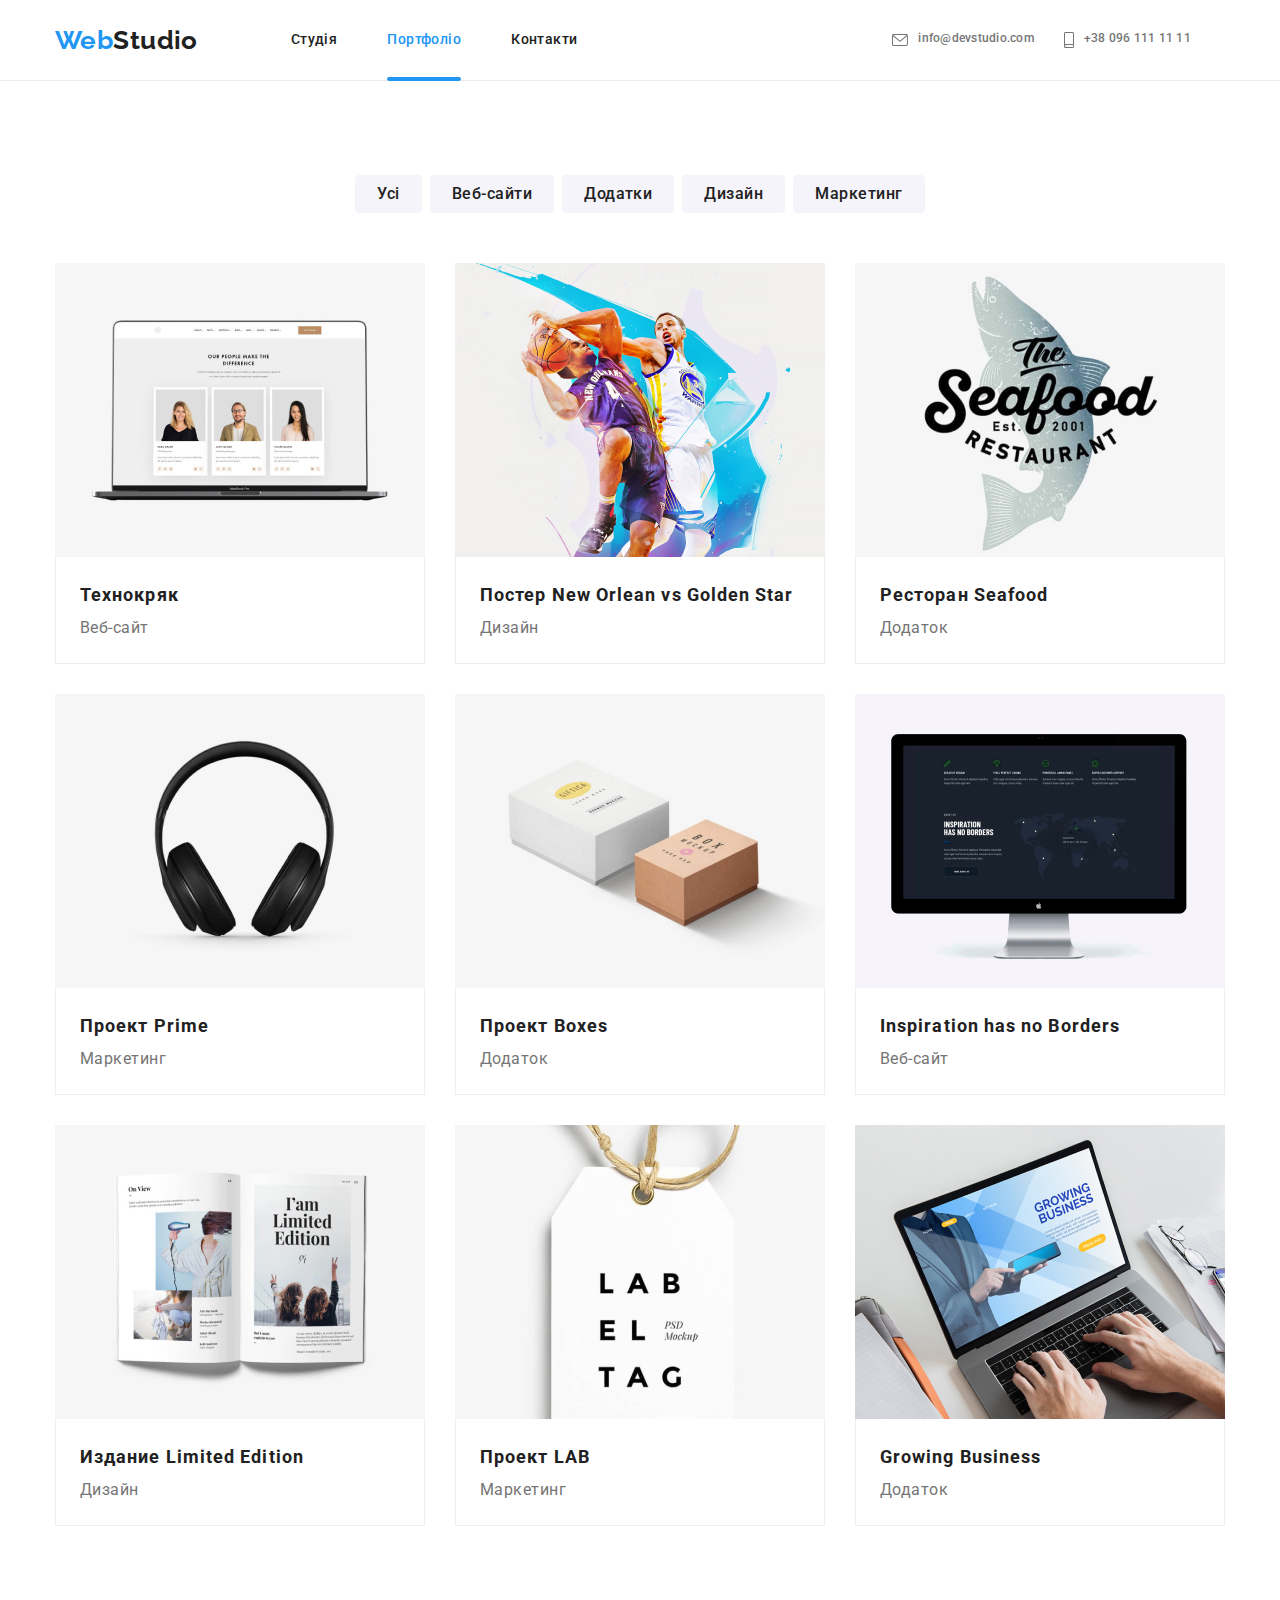
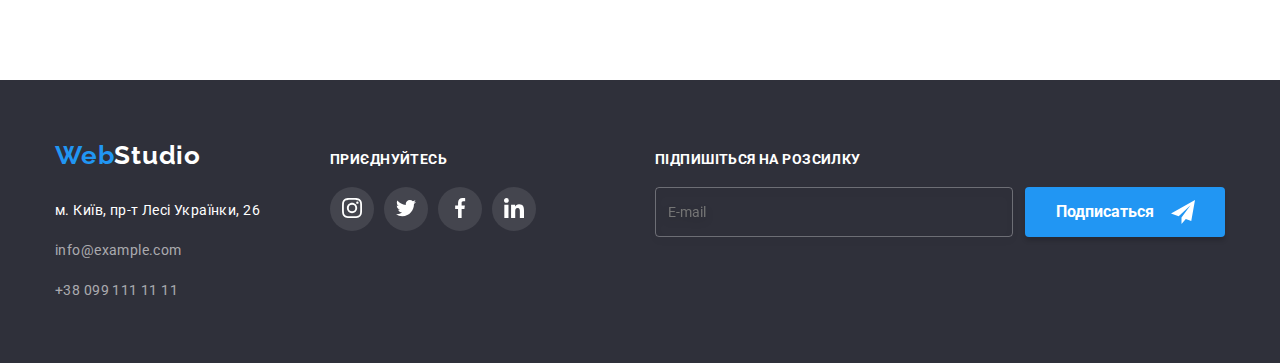
==== commit e4da81c5: "111" ====
--- a/portfolio.html
+++ b/portfolio.html
@@ -1,449 +1,557 @@
 <!DOCTYPE html>
-<html lang="en">
-
+<html lang="ru">
 <head>
-    <meta charset="UTF-8">
-    <meta http-equiv="X-UA-Compatible" content="IE=edge">
-    <meta name="viewport" content="width=, initial-scale=1.0">
-    <title>Portfolio</title>
-
-    <link rel="stylesheet"
-        href="https://cdnjs.cloudflare.com/ajax/libs/modern-normalize/1.0.0/modern-normalize.min.css" />
+    <meta charset="UTF-8" />
+    <meta http-equiv="X-UA-Compatible" content="IE=edge" />
+    <meta name="viewport" content="width=device-width, initial-scale=1.0" />
+    <title>WebStudio</title>
+
     
+    <link rel="preconnect" href="https://fonts.googleapis.com" />
+    <link rel="preconnect" href="https://fonts.gstatic.com" crossorigin />
+    <link
+      href="https://fonts.googleapis.com/css2?family=Raleway:wght@700&family=Roboto:wght@400;500;700;900&display=swap"
+      rel="stylesheet"
+    />
+    <link
+      rel="stylesheet"
+      href="https://cdnjs.cloudflare.com/ajax/libs/modern-normalize/1.1.0/modern-normalize.min.css"
+    />
+    <!-- <link rel="stylesheet" href="./css/styles.css" /> -->
     <link rel="stylesheet" href="./css/main.min.css" />
-
-    <link rel="preconnect" href="https://fonts.googleapis.com">
-    <link rel="preconnect" href="https://fonts.gstatic.com" crossorigin>
-    <link
-        href="https://fonts.googleapis.com/css2?family=Raleway:wght@700&family=Roboto:wght@400;500;700;900&display=swap"
-        rel="stylesheet">
-
-</head>
-
-<body>
-
-    <header class="page-header">
-        <div class="container page-header-container header-border">
     
-            <nav class="page-nav">
-                <a href="./index.html" class="logohead link">
-                    Web<span class="header-logo-span">Studio</span>
+  <body class="page-portfolio">
+    <div class="page-header">
+      <nav class="main-nav">
+        <div class="container main-nav">
+          <a href="/" class="main-nav__logo"
+            ><span class="main-nav__logotext">Web</span>Studio</a
+          >
+          <ul class="main-nav__list">
+            <li class="main-nav__item">
+              <a href="./" class="main-nav__link">Студія</a>
+            </li>
+            <li class="main-nav__item">
+              <a href="./portfolio.html" class="main-nav__link current">Портфоліо</a>
+            </li>
+            <li class="main-nav__item">
+              <a href="" class="main-nav__link">Контакти</a>
+            </li>
+          </ul>
+          <ul class="main-nav__contacts">
+            <li class="main-nav__contact-link">
+              <a class="main-nav__link_conect mail" href="mailto:info@devstudio.com">
+                <svg class="main-nav__icon" width="16px" height="12px">
+                  <use href="./image/symbol-defs.svg#icon-envelope-head"></use>
+                </svg>
+                info@devstudio.com</a
+              >
+            </li>
+            <li class="main-nav__contact-link tel">
+              <a class="main-nav__link_phone" href="tel:+380961111111">
+                <svg class="main-nav__icon" width="10px" height="16px">
+                  <use
+                    href="./image/symbol-defs.svg#icon-smartphone-head"
+                  ></use>
+                </svg>
+                +38 096 111 11 11</a
+              >
+            </li>
+          </ul>
+          <button type="button" class="menu-open-btn">
+            <svg class="mob_menu-icon" width="40px" height="40px">
+              <use href="./image/symbol-defs.svg#mob_menu-icon40"></use>
+            </svg>
+          </button>
+        </div>
+        <div class="mob-menu is-hidden">
+          <div class="container_mob-menu">
+            <div class="mob-menu-top">
+              <button type="button" class="menu-close-btn">
+                <svg class="icon-close_btn" width="40px" height="40px">
+                  <use href="./image/symbol-defs.svg#icon-close_btn"></use>
+                </svg>
+              </button>
+              <ul class="mob-menu__list">
+                <li class="mob-menu__item">
+                  <a href="./" class="mob-menu__link">Студія
+                  </a>
+                </li>
+                <li class="mob-menu__item">
+                  <a href="./portfolio.html" class="mob-menu__link current"
+                    >Портфоліо</a
+                  >
+                </li>
+                <li class="mob-menu__item">
+                  <a href="" class="mob-menu__link">Контакти</a>
+                </li>
+              </ul>
+            </div>
+          
+          <div class="mob-menu-bottom">
+            <ul class="mob-menu__contacts">
+              <li class="mob-menu__contact-link">
+                <a class="mob-menu__link_tel" href="tel:+380961111111">
+                  +38 096 111 11 11</a
+                >
+              </li>
+              <li class="mob-menu__contact-link_mail">
+                <a class="mob-menu__link_mail" href="mailto:info@devstudio.com">
+                  info@devstudio.com</a
+                >
+              </li>
+            </ul>
+            <ul class="mob-menu__social">
+              <li class="mob-menu__social-item">
+                <a href="https://www.instagram.com" class="mob-menu__sllink">
+                  Instagram
                 </a>
-                <ul class="nav-list list">
-                    <li><a href="./index.html" class="nav-link link">Студія</a></li>
-                    <li><a href="./portfolio.html" class="nav-link link current-page">Портфоліо</a></li>
-                    <li><a href="#footer" class="nav-link link">Контакти</a></li>
-                </ul>
-            </nav>
-    
-            <ul class="contact-list list">
-                <li class="contact-item">
-                    <a href="mailto:info@devstudio.com" class="contact-list-link contact-list-link--mail link">
-                        <svg lang="en" aria-label="envelope icon" class="envelope-list-icon">
-                            <use href="./images/sprite.svg#icon-envelope"></use>
-                        </svg>
-                        info@devstudio.com
-                    </a>
-                </li>
-                <li class="contact-item">
-                    <a href="tel:+380961111111" class="contact-list-link contact-list-link--phone link">
-                        <svg lang="en" aria-label="smartphone icon" class="smartphone-list-icon">
-                            <use href="./images/sprite.svg#icon-smartphone"></use>
-                        </svg>
-                        +380961111111
-                    </a>
-                </li>
+              </li>
+
+              <li class="mob-menu__social-item">
+                <a href="https://www.twitter.com" class="mob-menu__sllink">
+                  Twitter
+                </a>
+              </li>
+
+              <li class="mob-menu__social-item">
+                <a href="https://www.facebook.com" class="mob-menu__sllink">
+                  Facebook
+                </a>
+              </li>
+              <li class="mob-menu__social-item">
+                <a href="https://www.linkedin.com" class="mob-menu__sllink">
+                  Linkedin
+                </a>
+              </li>
             </ul>
-    
-            <button class="mobile-menu__switch js-open-menu" aria-expanded="false">
-                <svg class="mobile-menu__switch-icon" aria-label="mobile menu switch" width="40" height="40">
-                    <use class="icon-switch" href="./images/sprite.svg#icon-menu"></use>
-                </svg>
+          </div>
+        </div>
+        </div>
+      </nav>
+    </div>
+    <main>
+      <section class="portfolio">
+      <div class="container">
+      <h1 hidden class="portfolio__title">Портфолио</h1>
+      <ul class="portfolio__list">
+        <li class="portfolio__item"><button type="button">Усі</button></li>
+        <li class="portfolio__item"><button type="button">Веб-сайти</button></li>
+        <li class="portfolio__item"><button type="button">Додатки</button></li>
+        <li class="portfolio__item"><button type="button">Дизайн</button></li>
+        <li class="portfolio__item"><button type="button">Маркетинг</button></li>
+      </ul>
+  
+      <ul class="projects">
+        <li class="projects__items">
+          <a class="projects__cards" href="">
+            <div class="projects__overlay">
+            <picture>
+            <source 
+              srcset="./image/portfolio-1-desktop-1x.jpeg 1x,
+              ./image/portfolio-1-desktop-2x.jpeg  2x" 
+              media="(min-width: 1200px)"
+              />
+              <source srcset="./image/portfolio-1-tablet-1x.jpeg 1x,
+              ./image/portfolio-1-tablet-1x.jpeg 2x" 
+              media="(min-width: 768px)"
+              />
+              <source srcset="./image/portfolio-1-1x.jpeg 1x,
+              ./image/portfolio-1-1x.jpeg 2x" 
+              media="(min-width: 320px)"
+              />  
+            
+            <img 
+            srcset="./image/portfolio-1-1x.jpeg 1x,
+              ./image/portfolio-1-2x.jpeg 2x"
+
+              src="./image/portfolio-1-1x.jpeg"
+              alt="ноутбук с фото сотрудников"
+              width="370"
+            />
+            </picture>
+            <p class="projects__title">Ресурс пропонує комплексні пропозиції з різним рівнем функціоналу та сервісів. Все це дозволить відвідувачу отримати вичерпні відомості про компанію чи приватну особу.</p>
+          </div>
+            <div class="project__naming first__card">
+            <h2 class="project__name">Технокряк</h2>
+            <p class="project__group">Веб-сайт</p>            
+            </div>
+          </a>
+        </li>
+        <li class="projects__items">
+          <a class="projects__cards" href="">
+            <div class="projects__overlay">
+            <picture>
+            <source 
+              srcset="./image/portfolio-2-desktop-1x.jpeg 1x,
+              ./image/portfolio-2-desktop-2x.jpeg  2x" 
+              media="(min-width: 1200px)"
+              />
+              <source srcset="./image/portfolio-2-tablet-1x.jpeg 1x,
+              ./image/portfolio-2-tablet-1x.jpeg 2x" 
+              media="(min-width: 768px)"
+              />
+              <source srcset="./image/portfolio-2-1x.jpeg 1x,
+              ./image/portfolio-2-1x.jpeg 2x" 
+              media="(min-width: 320px)"
+              />  
+            <img 
+            srcset="./image/portfolio-2-1x.jpeg 1x,
+              ./image/portfolio-2-2x.jpeg 2x"
+
+              src="./image/portfolio-2-1x.jpeg"
+              alt="2 баскетболиста с мячом"
+              width="370"
+            />
+            </picture>
+            <p class="projects__title">Ресурс пропонує комплексні пропозиції з різним рівнем функціоналу та сервісів. Все це дозволить відвідувачу отримати вичерпні відомості про компанію чи приватну особу.</p>
+            </div>
+            <div class="project__naming">
+            <h2 class="project__name">Постер New Orlean vs Golden Star</h2>
+            <p class="project__group">Дизайн</p>
+            </div>
+          </a>
+        </li>
+        <li class="projects__items">
+          <a class="projects__cards" href="">
+            <div class="projects__overlay">
+            <picture>
+            <source 
+              srcset="./image/portfolio-3-desktop-1x.jpeg 1x,
+              ./image/portfolio-3-desktop-2x.jpeg  2x" 
+              media="(min-width: 1200px)"
+              />
+              <source srcset="./image/portfolio-3-tablet-1x.jpeg 1x,
+              ./image/portfolio-3-tablet-1x.jpeg 2x" 
+              media="(min-width: 768px)"
+              />
+              <source srcset="./image/portfolio-3-1x.jpeg 1x,
+              ./image/portfolio-3-1x.jpeg 2x" 
+              media="(min-width: 320px)"
+              />  
+            
+              <img 
+              srcset="./image/portfolio-3-1x.jpeg 1x,
+              ./image/portfolio-3-2x.jpeg 2x"
+
+              src="./image/portfolio-3-1x.jpeg"
+              alt="логотип ресторана с рыбой"
+              width="370"
+              />  
+            </picture>
+          
+          <p class="projects__title">Ресурс пропонує комплексні пропозиції з різним рівнем функціоналу та сервісів. Все це дозволить відвідувачу отримати вичерпні відомості про компанію чи приватну особу.</p>
+           </div>
+          <div class="project__naming">
+            <h2 class="project__name">Ресторан Seafood</h2>
+            <p class="project__group">Додаток</p>
+            </div>
+            
+          </a>
+        </li>
+        <li class="projects__items">
+          <a class="projects__cards" href="">
+            <div class="projects__overlay">
+            <picture>
+            <source 
+              srcset="./image/portfolio-4-desktop-1x.jpeg 1x,
+              ./image/portfolio-4-desktop-2x.jpeg  2x" 
+              media="(min-width: 1200px)"
+              />
+              <source srcset="./image/portfolio-4-tablet-1x.jpeg 1x,
+              ./image/portfolio-4-tablet-1x.jpeg 2x" 
+              media="(min-width: 768px)"
+              />
+              <source srcset="./image/portfolio-4-1x.jpeg 1x,
+              ./image/portfolio-4-1x.jpeg 2x" 
+              media="(min-width: 320px)"
+              />  
+            
+            <img 
+            srcset="./image/portfolio-4-1x.jpeg 1x,
+              ./image/portfolio-4-2x.jpeg 2x"
+
+              src="./image/portfolio-4-1x.jpeg"
+              alt="накладные наушники"
+              width="370"
+            />
+            </picture>
+            <p class="projects__title">Ресурс пропонує комплексні пропозиції з різним рівнем функціоналу та сервісів. Все це дозволить відвідувачу отримати вичерпні відомості про компанію чи приватну особу.</p>
+            </div>
+            <div class="project__naming">
+            <h2 class="project__name">Проект Prime</h2>
+            <p class="project__group">Маркетинг</p>
+            </div>
+          </a>
+        </li>
+        <li class="projects__items">
+          <a class="projects__cards" href="">
+            <div class="projects__overlay">
+            <picture>
+            <source 
+              srcset="./image/portfolio-5-desktop-1x.jpeg 1x,
+              ./image/portfolio-5-desktop-2x.jpeg  2x" 
+              media="(min-width: 1200px)"
+              />
+              <source srcset="./image/portfolio-5-tablet-1x.jpeg 1x,
+              ./image/portfolio-5-tablet-1x.jpeg 2x" 
+              media="(min-width: 768px)"
+              />
+              <source srcset="./image/portfolio-5-1x.jpeg 1x,
+              ./image/portfolio-5-1x.jpeg 2x" 
+              media="(min-width: 320px)"
+              />  
+            
+            <img 
+            srcset="./image/portfolio-5-1x.jpeg 1x,
+              ./image/portfolio-5-2x.jpeg 2x"
+            
+            src="./image/portfolio-5-1x.jpeg" 
+            alt="2 коробки" 
+            width="370"/>
+            </picture>
+          <p class="projects__title">Ресурс пропонує комплексні пропозиції з різним рівнем функціоналу та сервісів. Все це дозволить відвідувачу отримати вичерпні відомості про компанію чи приватну особу.</p>
+            </div>
+          <div class="project__naming">
+            <h2 class="project__name">Проект Boxes</h2>
+            <p class="project__group">Додаток</p>
+            </div>
+          </a>
+        </li>
+        <li class="projects__items">
+          <a class="projects__cards" href="">
+            <div class="projects__overlay">
+            <picture>
+            <source 
+              srcset="./image/portfolio-6-desktop-1x.jpeg 1x,
+              ./image/portfolio-6-desktop-2x.jpeg  2x" 
+              media="(min-width: 1200px)"
+              />
+              <source srcset="./image/portfolio-6-tablet-1x.jpeg 1x,
+              ./image/portfolio-6-tablet-1x.jpeg 2x" 
+              media="(min-width: 768px)"
+              />
+              <source srcset="./image/portfolio-6-1x.jpeg 1x,
+              ./image/portfolio-6-1x.jpeg 2x" 
+              media="(min-width: 320px)"
+              />  
+            
+            <img 
+            srcset="./image/portfolio-6-1x.jpeg 1x,
+              ./image/portfolio-6-2x.jpeg 2x"
+            
+              src="./image/portfolio-6-1x.jpeg"
+              alt="монитор с изображением"
+              width="370"
+            />
+            </picture>
+          
+          <p class="projects__title">Ресурс пропонує комплексні пропозиції з різним рівнем функціоналу та сервісів. Все це дозволить відвідувачу отримати вичерпні відомості про компанію чи приватну особу.</p>
+          </div> 
+          <div class="project__naming">
+            <h2 lang="en" class="project__name">Inspiration has no Borders</h2>
+            <p class="project__group">Веб-сайт</p>
+            </div>
+          </a>
+        </li>
+        <li class="projects__items">
+          <a class="projects__cards" href="">
+            <div class="projects__overlay">
+            <picture>
+            <source 
+              srcset="./image/portfolio-7-desktop-1x.jpeg 1x,
+              ./image/portfolio-7-desktop-2x.jpeg  2x" 
+              media="(min-width: 1200px)"
+              />
+              <source srcset="./image/portfolio-7-tablet-1x.jpeg 1x,
+              ./image/portfolio-7-tablet-1x.jpeg 2x" 
+              media="(min-width: 768px)"
+              />
+              <source srcset="./image/portfolio-7-1x.jpeg 1x,
+              ./image/portfolio-7-1x.jpeg 2x" 
+              media="(min-width: 320px)"
+              />  
+            
+            <img 
+            srcset="./image/portfolio-7-1x.jpeg 1x,
+              ./image/portfolio-7-2x.jpeg 2x"
+
+              src="./image/portfolio-7-1x.jpeg"
+              alt="развернутый журнал"
+              width="370"
+            />
+            </picture>
+            
+            <p class="projects__title">Ресурс пропонує комплексні пропозиції з різним рівнем функціоналу та сервісів. Все це дозволить відвідувачу отримати вичерпні відомості про компанію чи приватну особу.</p>
+            </div>
+            <div class="project__naming">
+            <h2 class="project__name">Издание Limited Edition</h2>
+            <p class="project__group">Дизайн</p>
+            </div>
+          </a>
+        </li>
+        <li class="projects__items">
+          <a class="projects__cards" href="">
+            <div class="projects__overlay">
+            <picture>
+            <source 
+              srcset="./image/portfolio-8-desktop-1x.jpeg 1x,
+              ./image/portfolio-8-desktop-2x.jpeg  2x" 
+              media="(min-width: 1200px)"
+              />
+              <source srcset="./image/portfolio-8-tablet-1x.jpeg 1x,
+              ./image/portfolio-8-tablet-1x.jpeg 2x" 
+              media="(min-width: 768px)"
+              />
+              <source srcset="./image/portfolio-8-1x.jpeg 1x,
+              ./image/portfolio-8-1x.jpeg 2x" 
+              media="(min-width: 320px)"
+              />  
+            
+            <img 
+            srcset="./image/portfolio-8-1x.jpeg 1x,
+              ./image/portfolio-8-2x.jpeg 2x"
+            
+              src="./image/portfolio-8-1x.jpeg"
+              alt="табличка на веревке"
+              width="370"
+            /> 
+            </picture>
+            
+            <p class="projects__title">Ресурс пропонує комплексні пропозиції з різним рівнем функціоналу та сервісів. Все це дозволить відвідувачу отримати вичерпні відомості про компанію чи приватну особу.</p>
+            </div>
+            <div class="project__naming">
+            <h2 class="project__name">Проект LAB</h2>
+            <p class="project__group">Маркетинг</p>
+           </div>
+          </a>
+        </li>
+        <li class="projects__items">
+          <a class="projects__cards" href="">
+            <div class="projects__overlay">
+            <picture>
+            <source 
+              srcset="./image/portfolio-9-desktop-1x.jpeg 1x,
+              ./image/portfolio-9-desktop-2x.jpeg  2x" 
+              media="(min-width: 1200px)"
+              />
+              <source srcset="./image/portfolio-9-tablet-1x.jpeg 1x,
+              ./image/portfolio-9-tablet-1x.jpeg 2x" 
+              media="(min-width: 768px)"
+              />
+              <source srcset="./image/portfolio-9-1x.jpeg 1x,
+              ./image/portfolio-9-1x.jpeg 2x" 
+              media="(min-width: 320px)"
+              />  
+            
+            <img 
+            srcset="./image/portfolio-9-1x.jpeg 1x,
+              ./image/portfolio-9-2x.jpeg 2x"
+              src="./image/portfolio-9-1x.jpeg"
+              alt="человек работает за ноутбуком"
+              width="370"
+            />
+            </picture>
+            
+            <p class="projects__title">Ресурс пропонує комплексні пропозиції з різним рівнем функціоналу та сервісів. Все це дозволить відвідувачу отримати вичерпні відомості про компанію чи приватну особу.</p>
+            </div>
+            <div class="project__naming">
+            <h2 lang="en" class="project__name">Growing Business</h2>
+            <p class="project__group">Додаток</p>
+            </div>
+          </a>
+        </li>
+      </ul>
+      </div>
+      </section>
+    </main>
+
+       <footer class="futer">
+      <div class="futer container">
+        <div class="futer_tablet">
+        <div class="futer__logo">
+          <a href="/" class="futer__logo-link">
+            <span class="futer__logotext">Web</span>Studio
+          </a>
+          <address class="futer_adr">
+            <ul>
+            <li class="futer__list">
+              <a
+                class="futer__adress"
+                href="https://goo.gl/maps/yd3jDt4MuSyeWMqWA"
+                >м. Київ, пр-т Лесі Українки, 26</a
+              >
+            </li>
+            <li class="futer__mail">
+              <a class="futer__link" href="mailto:info@example.com"
+                >info@example.com</a
+              >
+            </li>
+            <li class="futer__tel">
+              <a class="futer__link" href="tel:+380991111111"
+                >+38 099 111 11 11</a
+              >
+            </li>
+          </ul>
+          </address>
+        </div>
+        <div class="social-links">
+          <p class="social-links__text">приєднуйтесь</p>
+          <ul class="social-links__list">
+            <li class="social-links__item">
+              <a class="social-links__link" href="">
+                <svg class="social-links__logo" width="20" height="20">
+                  <use
+                    href="./image/symbol-defs.svg#icon-instagram-futer"
+                  ></use>
+                </svg>
+              </a>
+            </li>
+            <li class="social-links__item">
+              <a class="social-links__link" href="">
+                <svg class="social-links__logo" width="20" height="20">
+                  <use href="./image/symbol-defs.svg#icon-twitter-futer"></use>
+                </svg>
+              </a>
+            </li>
+            <li class="social-links__item">
+              <a class="social-links__link" href="">
+                <svg class="social-links__logo" width="20" height="20">
+                  <use href="./image/symbol-defs.svg#icon-facebook-futer"></use>
+                </svg>
+              </a>
+            </li>
+            <li class="social-links__item">
+              <a class="social-links__link" href="">
+                <svg class="social-links__logo" width="20" height="20">
+                  <use href="./image/symbol-defs.svg#icon-linkedin-futer"></use>
+                </svg>
+              </a>
+            </li>
+          </ul>
+        </div>
+        </div>
+        <div class="futer-subscribe">
+          <p class="futer-subscribe__text">Підпишіться на розсилку</p>
+          <form class="futer-subscribe__form">
+            <label for="submit-form"></label>
+            <input
+              type="email"
+              class="submit-input"
+              name="submit-form"
+              placeholder="E-mail"
+              id="submit-form"
+            />
+            <button class="futer-subscribe__button" type="submit">
+              Подписаться
+              <svg class="futer-subscribe__send" width="24px" height="24px">
+                <use href="./image/symbol-iconsform.svg#icon-send"></use>
+              </svg>
             </button>
-    
-            <div class="mobile-menu js-menu-container">
-                <div class="container mobile-menu__container">
-                    <button class="mobile-menu__close-btn js-close-menu">
-                        <svg class="mobile-menu__close-icon">
-                            <use class="icon-cross" href="./images/sprite.svg#icon-cross"></use>
-                        </svg>
-                    </button>
-                    <ul class="mobile-menu__nav-list list">
-                        <li><a href="./index.html" class="mobile-menu__nav-item link">Студія</a></li>
-                        <li><a href="./portfolio.html" class="mobile-menu__nav-item link mobile-current-page">Портфоліо</a></li>
-                        <li><a href="#footer" class="mobile-menu__nav-item link">Контакти</a></li>
-                    </ul>
-                    <ul class="mobile-menu__contact-list list">
-                        <li><a href="tel:+380961111111" class="mobile-menu__contact-item mobile-contact-item--phone link">
-                                +38 096 111 11 11</a>
-                        </li>
-                        <li><a href="mailto:info@devstudio.com" class=" mobile-contact-item--mail link">
-                                info@devstudio.com</a>
-                        </li>
-                    </ul>
-                    <ul class="mobile-menu__socials-list list">
-                        <li><a class="mobile-menu__socials-item link" href="">Instagram</a></li>
-                        <li><a class="mobile-menu__socials-item link" href="">Twitter</a></li>
-                        <li><a class="mobile-menu__socials-item link" href="">Facebook</a></li>
-                        <li><a class="mobile-menu__socials-item link" href="">LinkedIn</a></li>
-                    </ul>
-                </div>
-            </div>
-    
-        </div>
-    </header>
-
-    <main>
-        <section class="section">
-            <div class="container">
-                <h1 hidden>Приклади робіт у портфоліо</h1>
-                <ul class="list filters-list flex-wrap">
-                    <li><button type="button" class="filters-button">Усі</button></li>
-                    <li><button type="button" class="filters-button">Веб-сайти</button></li>
-                    <li><button type="button" class="filters-button">Додатки</button></li>
-                    <li><button type="button" class="filters-button">Дизайн</button></li>
-                    <li><button type="button" class="filters-button">Маркетинг</button></li>
-                </ul>
-
-                <h2 hidden>Роботи у портфоліо</h2>
-                <ul class="list portfolio-list">
-                    <li class="portfolio-list-li">
-                        <a href="" class="portfolio-list-link link">
-                            <div class="portfolio-overlay-wrap">
-                                <picture>
-                                     <source srcset="
-                                            ./images/desktop/portfolio1-desk.jpg    1x,
-                                            ./images/desktop/portfolio1-desk@2x.jpg 2x
-                                            " media="(min-width: 1200px)" />
-                                    <source srcset="
-                                            ./images/tablet/portfolio1-tab.jpg    1x,
-                                            ./images/tablet/portfolio1-tab@2x.jpg 2x
-                                            " media="(min-width: 768px)" />
-                                    <source srcset="
-                                            ./images/mobile/portfolio1-mob.jpg    1x,
-                                            ./images/mobile/portfolio1@2x-mob.jpg 2x
-                                            " media="(max-width: 767px)" />
-                                    <img width="370" src="./images/technocrack.jpg" class="portfolio-img" alt="Зображення комп'ютера">
-                                </picture>
-            
-                                <div class="portfolio-overlay">Ресурс пропонує комплексні пропозиції з різним рівнем функціоналу та сервісів. Все це дозволить відвідувачу отримати
-                                вичерпні відомості про компанію чи приватну особу.</div>
-                            </div>
-                            <div class="portfolio-text portfolio-text--long">
-                                <h3 class="portfolio-works">Технокряк</h3>
-                                <p class="portfolio-works-type">Веб-сайт</p>
-                            </div>
-                        </a>
-                    </li>
-                    <li class="portfolio-list-li">
-                        <a href="" class="portfolio-list-link link">
-                            <div class="portfolio-overlay-wrap">
-                                <picture>
-                                     <source srcset="
-                                            ./images/desktop/portfolio2-desk.jpg    1x,
-                                            ./images/desktop/portfolio2-desk@2x.jpg 2x
-                                            " media="(min-width: 1200px)" />
-                                    <source srcset="
-                                            ./images/tablet/portfolio2-tab.jpg    1x,
-                                            ./images/tablet/portfolio2-tab@2x.jpg 2x
-                                            " media="(min-width: 768px)" />
-                                    <source srcset="
-                                            ./images/mobile/portfolio2-mob.jpg    1x,
-                                            ./images/mobile/portfolio2@2x-mob.jpg 2x
-                                            " media="(max-width: 767px)" />
-                                    <img width="370" src="./images/poster.jpg" class="portfolio-img" alt="Зображення постера">
-                                </picture>
-
-                                <div class="portfolio-overlay">Ресурс пропонує комплексні пропозиції з різним рівнем функціоналу та сервісів. Все це
-                                    дозволить відвідувачу отримати вичерпні відомості про компанію чи приватну особу.
-                                </div>
-                            </div>
-                            <div class="portfolio-text">
-                                <h3 class="portfolio-works">Постер New Orlean vs Golden Star</h3>
-                                <p class="portfolio-works-type">Дизайн</p>
-                            </div>
-                        </a>
-                    </li>
-                    <li class="portfolio-list-li">
-                        <a href="" class="portfolio-list-link link">
-                            <div class="portfolio-overlay-wrap">
-                                <picture>
-                                     <source srcset="
-                                            ./images/desktop/portfolio3-desk.jpg    1x,
-                                            ./images/desktop/portfolio3-desk@2x.jpg 2x
-                                            " media="(min-width: 1200px)" />
-                                    <source srcset="
-                                            ./images/tablet/portfolio3-tab.jpg    1x,
-                                            ./images/tablet/portfolio3-tab@2x.jpg 2x
-                                            " media="(min-width: 768px)" />
-                                    <source srcset="
-                                            ./images/mobile/portfolio3-mob.jpg    1x,
-                                            ./images/mobile/portfolio3@2x-mob.jpg 2x
-                                            " media="(max-width: 767px)" />
-                                    <img width="370" src="./images/restaurantseafood.jpg" class="portfolio-img" alt="restaurant seafood">
-                                </picture>
-
-                                <div class="portfolio-overlay">Ресурс пропонує комплексні пропозиції з різним рівнем функціоналу та сервісів. Все це
-                                    дозволить відвідувачу отримати
-                                    вичерпні відомості про компанію чи приватну особу.</div>
-                            </div>  
-                            <div class="portfolio-text">
-                                <h3 class="portfolio-works">Ресторан Seafood</h3>
-                                <p class="portfolio-works-type">Додаток</p>
-                            </div>
-                        </a>
-                    </li>
-                    <li class="portfolio-list-li">
-                        <a href="" class="portfolio-list-link link">
-                            <div class="portfolio-overlay-wrap">
-                                <picture>
-                                     <source srcset="
-                                            ./images/desktop/portfolio4-desk.jpg    1x,
-                                            ./images/desktop/portfolio4-desk@2x.jpg 2x
-                                            " media="(min-width: 1200px)" />
-                                    <source srcset="
-                                            ./images/tablet/portfolio4-tab.jpg    1x,
-                                            ./images/tablet/portfolio4-tab@2x.jpg 2x
-                                            " media="(min-width: 768px)" />
-                                    <source srcset="
-                                            ./images/mobile/portfolio4-mob.jpg    1x,
-                                            ./images/mobile/portfolio4@2x-mob.jpg 2x
-                                            " media="(max-width: 767px)" />
-                                    <img width="370" src="./images/projectprime.jpg" class="portfolio-img" alt="project prime">
-                                </picture>
-
-                                <div class="portfolio-overlay">Ресурс пропонує комплексні пропозиції з різним рівнем функціоналу та сервісів. Все це
-                                    дозволить відвідувачу отримати
-                                    вичерпні відомості про компанію чи приватну особу.</div>
-                            </div>
-                            <div class="portfolio-text">
-                                <h3 class="portfolio-works">Проєкт Prime</h3>
-                                <p class="portfolio-works-type">Маркетинг</p>
-                            </div>
-                        </a>
-                    </li>
-                    <li class="portfolio-list-li">
-                        <a href="" class="portfolio-list-link link">
-                            <div class="portfolio-overlay-wrap">
-                                <picture>
-                                     <source srcset="
-                                            ./images/desktop/portfolio5-desk.jpg    1x,
-                                            ./images/desktop/portfolio5-desk@2x.jpg 2x
-                                            " media="(min-width: 1200px)" />
-                                    <source srcset="
-                                            ./images/tablet/portfolio5-tab.jpg    1x,
-                                            ./images/tablet/portfolio5-tab@2x.jpg 2x
-                                            " media="(min-width: 768px)" />
-                                    <source srcset="
-                                            ./images/mobile/portfolio5-mob.jpg    1x,
-                                            ./images/mobile/portfolio5@2x-mob.jpg 2x
-                                            " media="(max-width: 767px)" />
-                                    <img width="370" src="./images/projectboxes.jpg" class="portfolio-img" alt="project boxes">
-                                </picture>
-
-                                <div class="portfolio-overlay">Ресурс пропонує комплексні пропозиції з різним рівнем функціоналу та сервісів. Все це
-                                    дозволить відвідувачу отримати
-                                    вичерпні відомості про компанію чи приватну особу.</div>
-                            </div>
-                            <div class="portfolio-text">
-                                <h3 class="portfolio-works">Проєкт Boxes</h3>
-                                <p class="portfolio-works-type">Додаток</p>
-                            </div>
-                        </a>
-                    </li>
-                    <li class="portfolio-list-li">
-                        <a href="" class="portfolio-list-link link">
-                            <div class="portfolio-overlay-wrap">
-                                <picture>
-                                     <source srcset="
-                                            ./images/desktop/portfolio6-desk.jpg    1x,
-                                            ./images/desktop/portfolio6-desk@2x.jpg 2x
-                                            " media="(min-width: 1200px)" />
-                                    <source srcset="
-                                            ./images/tablet/portfolio6-tab.jpg    1x,
-                                            ./images/tablet/portfolio6-tab@2x.jpg 2x
-                                            " media="(min-width: 768px)" />
-                                    <source srcset="
-                                            ./images/mobile/portfolio6-mob.jpg    1x,
-                                            ./images/mobile/portfolio6@2x-mob.jpg 2x
-                                            " media="(max-width: 767px)" />
-                                    <img width="370" src="./images/noborders.jpg" class="portfolio-img" alt="no borders">
-                                </picture>
-
-                                <div class="portfolio-overlay">Ресурс пропонує комплексні пропозиції з різним рівнем функціоналу та сервісів. Все це
-                                    дозволить відвідувачу отримати
-                                    вичерпні відомості про компанію чи приватну особу.</div>
-                            </div>
-                            <div class="portfolio-text">
-                                <h3 class="portfolio-works">Inspiration has no Borders</h3>
-                                <p class="portfolio-works-type">Веб-сайт</p>
-                            </div>
-                        </a>
-                    </li>
-                    <li class="portfolio-list-li">
-                        <a href="" class="portfolio-list-link link">
-                            <div class="portfolio-overlay-wrap">
-                                <picture>
-                                     <source srcset="
-                                            ./images/desktop/portfolio7-desk.jpg    1x,
-                                            ./images/desktop/portfolio7-desk@2x.jpg 2x
-                                            " media="(min-width: 1200px)" />
-                                    <source srcset="
-                                            ./images/tablet/portfolio7-tab.jpg    1x,
-                                            ./images/tablet/portfolio7-tab@2x.jpg 2x
-                                            " media="(min-width: 768px)" />
-                                    <source srcset="
-                                            ./images/mobile/portfolio7-mob.jpg    1x,
-                                            ./images/mobile/portfolio7@2x-mob.jpg 2x
-                                            " media="(max-width: 767px)" />
-                                    <img width="370" src="./images/limitededition.jpg" class="portfolio-img" alt="limited edition">
-                                </picture>
-
-                                <div class="portfolio-overlay">Ресурс пропонує комплексні пропозиції з різним рівнем функціоналу та сервісів. Все це
-                                    дозволить відвідувачу отримати
-                                    вичерпні відомості про компанію чи приватну особу.</div>
-                            </div>
-                            <div class="portfolio-text">
-                                <h3 class="portfolio-works">Видання Limited Edition</h3>
-                                <p class="portfolio-works-type">Дизайн</p>
-                            </div>
-                        </a>
-                    </li>
-                    <li class="portfolio-list-li">
-                        <a href="" class="portfolio-list-link link">
-                            <div class="portfolio-overlay-wrap">
-                                <picture>
-                                     <source srcset="
-                                            ./images/desktop/portfolio8-desk.jpg    1x,
-                                            ./images/desktop/portfolio8-desk@2x.jpg 2x
-                                            " media="(min-width: 1200px)" />
-                                    <source srcset="
-                                            ./images/tablet/portfolio8-tab.jpg    1x,
-                                            ./images/tablet/portfolio8-tab@2x.jpg 2x
-                                            " media="(min-width: 768px)" />
-                                    <source srcset="
-                                            ./images/mobile/portfolio8-mob.jpg    1x,
-                                            ./images/mobile/portfolio8@2x-mob.jpg 2x
-                                            " media="(max-width: 767px)" />
-                                    <img width="370" src="./images/projectlab.jpg" class="portfolio-img" alt="project lab">
-                                </picture>
-
-                                <div class="portfolio-overlay">Ресурс пропонує комплексні пропозиції з різним рівнем функціоналу та сервісів. Все це
-                                    дозволить відвідувачу отримати
-                                    вичерпні відомості про компанію чи приватну особу.</div>
-                            </div>
-                            <div class="portfolio-text">
-                                <h3 class="portfolio-works">Проєкт LAB</h3>
-                                <p class="portfolio-works-type">Маркетинг</p>
-                            </div>
-                        </a>
-                    </li>
-                    <li class="portfolio-list-li">
-                        <a href="" class="portfolio-list-link link">
-                            <div class="portfolio-overlay-wrap">
-                                <picture>
-                                     <source srcset="
-                                            ./images/desktop/portfolio9-desk.jpg    1x,
-                                            ./images/desktop/portfolio9-desk@2x.jpg 2x
-                                            " media="(min-width: 1200px)" />
-                                    <source srcset="
-                                            ./images/tablet/portfolio9-tab.jpg    1x,
-                                            ./images/tablet/portfolio9-tab@2x.jpg 2x
-                                            " media="(min-width: 768px)" />
-                                    <source srcset="
-                                            ./images/mobile/portfolio9-mob.jpg    1x,
-                                            ./images/mobile/portfolio9@2x-mob.jpg 2x
-                                            " media="(max-width: 767px)" />
-                                    <img width="370" src="./images/growingbusiness.jpg" class="portfolio-img" alt="growing business">
-                                </picture>
-
-                                <div class="portfolio-overlay">Ресурс пропонує комплексні пропозиції з різним рівнем функціоналу та сервісів. Все це
-                                    дозволить відвідувачу отримати
-                                    вичерпні відомості про компанію чи приватну особу.</div>
-                            </div>
-                            <div class="portfolio-text">
-                                <h3 class="portfolio-works">Growing Business</h3>
-                                <p class="portfolio-works-type">Додаток</p>
-                            </div>
-                        </a>
-                    </li>
-                </ul>
-            </div>
-        </section>
-    </main>
-
-    <footer id="footer">
-        <div class="container footer-flex">
-            <div class="address-box">
-                <a href="./index.html" class="footerlogo link">
-                    Web<span class="footer-logo-span">Studio</span>
-                </a>
-                <address>
-                    <ul class="list footer-list">
-                        <li><a href="https://goo.gl/maps/CPtrU1FHBa2aNyZL9" target="_blank"
-                                rel="noopener noreferrer nofollow" class="address-street link">м. Київ, пр-т Лесі
-                                Українки,
-                                26</a></li>
-                        <li><a href="mailto:info@devstudio.com" class="address-mail-tel link">info@devstudio.com</a>
-                        </li>
-                        <li><a href="tel:+380961111111" class="address-mail-tel link">+380961111111</a></li>
-                    </ul>
-                </address>
-            </div>
-
-            <div class="join-us-box">
-                <h3 class="join-us-text">приєднуйтесь</h3>
-                <ul class="list join-us-list">
-                    <li class="join-us-list-item">
-                        <a href="" class="join-us-list-link">
-                            <svg lang="en" aria-label="instagram icon" class="join-us-list-icon">
-                                <use href="./images/sprite.svg#icon-instagram"></use>
-                            </svg>
-                        </a>
-                    </li>
-                    <li class="join-us-list-item">
-                        <a href="" class="join-us-list-link">
-                            <svg lang="en" aria-label="twitter icon" class="join-us-list-icon">
-                                <use href="./images/sprite.svg#icon-twitter"></use>
-                            </svg>
-                        </a>
-                    </li>
-                    <li class="join-us-list-item">
-                        <a href="" class="join-us-list-link">
-                            <svg lang="en" aria-label="facebook icon" class="join-us-list-icon">
-                                <use href="./images/sprite.svg#icon-facebook"></use>
-                            </svg>
-                        </a>
-                    </li>
-                    <li class="join-us-list-item">
-                        <a href="" class="join-us-list-link">
-                            <svg lang="en" aria-label="linkedin icon" class="join-us-list-icon">
-                                <use href="./images/sprite.svg#icon-linkedin"></use>
-                            </svg>
-                        </a>
-                    </li>
-                </ul>
-            </div>
-
-            <div class="subscription-box">
-                <p class="subscription-text">Підпишіться на розсилку</p>
-                <form class="subscription-form">
-                    <input class="subscription-input" type="email" name="subscription email" placeholder="E-mail" />
-                    <button class="subscription-button" type="submit">
-                        <span>Підписатися</span>
-                        <svg lang="en" aria-label="subscription icon" class="subscription-icon">
-                            <use href="./images/sprite.svg#icon-subscription"></use>
-                        </svg>
-                    </button>
-                </form>
-            </div>
-
-        </div>
+          </form>
+        </div>
+      </div>
     </footer>
-
-    <script src="./JS/mobile-menu.js"></script>
-
-
-</body>
-
+    <script src="./js/menu.js"></script>
+  </body>
 </html>--- a/css/main.min.css
+++ b/css/main.min.css
@@ -1 +1,2 @@
-:root{--accent-color: #2196F3;--background-color: #757575;--primary-font: "Roboto", sans-serif;--secondary-font: "Raleway", sans-serif}.modal-checkbox-label,.modal-span,.clients-list-link,.clients-list-item,.clients-list,.social-list-link,.photo-overlay,.features-icon-box,.subscription-button,.join-us-list-link{display:flex;align-items:center;justify-content:center}h1,h2,h3,h4,h5,h6,p{margin:0;padding:0}ul,ol{margin:0;padding:0}.link{text-decoration:none}.list *{list-style:none}img{display:block;max-width:100%;height:auto}.logo,button,.link{cursor:pointer}input,textarea{box-sizing:border-box;outline:none}.section{padding-top:94px;padding-bottom:94px}.container{width:100%;margin-left:auto;margin-right:auto;padding-left:15px;padding-right:15px}@media screen and (min-width: 480px){.container{max-width:480px}}@media screen and (min-width: 768px){.container{max-width:768px}}@media screen and (min-width: 1200px){.container{max-width:1200px}}.headline{margin-bottom:50px;font-family:var(--primary-font);font-weight:700;font-size:36px;line-height:1.17;text-align:center;letter-spacing:.03em;color:#212121}.flex-wrap{flex-wrap:wrap}.mobile-menu__switch{width:40px;height:40px;margin:auto;margin-right:15px;padding:0;border:none;background-color:rgba(0,0,0,0)}@media screen and (min-width: 768px){.mobile-menu__switch{display:none}}.mobile-menu__switch-icon{width:24px;height:16px;transition:fill 250ms cubic-bezier(0.4, 0, 0.2, 1)}.mobile-menu__switch:hover .mobile-menu__switch-icon{fill:var(--accent-color)}.mobile-menu__container{position:relative;padding:48px 40px 48px 40px}.mobile-menu{position:fixed;top:0;left:0;width:100%;height:100%;z-index:100;background:#fff;opacity:0;visibility:hidden;pointer-events:none;transform:translateY(-101%);transition:transform 500ms cubic-bezier(0.4, 0, 0.2, 1),opacity 250ms cubic-bezier(0.4, 0, 0.2, 1),visibility 250ms cubic-bezier(0.4, 0, 0.2, 1)}.mobile-menu.is-open{opacity:1;visibility:visible;pointer-events:initial;transform:translateY(0%)}.mobile-menu__close-btn{position:absolute;border:none;background-color:rgba(0,0,0,0);right:30px;top:20px;padding:0;width:40px;height:40px}.mobile-menu__close-icon{width:18.67px;height:18.67px}.icon-cross{opacity:0;visibility:hidden;display:block;transition:fill 250ms cubic-bezier(0.4, 0, 0.2, 1)}.mobile-menu__close-btn:hover .icon-cross{fill:var(--accent-color)}.mobile-menu.mobile-menu.is-open .icon-cross{opacity:1;visibility:visible}.mobile-menu__nav-list,.mobile-menu__contact-list,.mobile-menu__socials-list{font-family:var(--primary-font);font-style:normal;font-weight:500;letter-spacing:.02em}.mobile-menu__nav-list{margin-bottom:250px}.mobile-menu__nav-list li:not(:last-child){margin-bottom:32px}.mobile-menu__nav-item{font-size:40px;line-height:1.18;color:#212121;transition:color 250ms cubic-bezier(0.4, 0, 0.2, 1)}.mobile-menu__nav-item:hover{color:var(--accent-color)}@media screen and (max-width: 479px){.mobile-menu__nav-item{font-size:34px}}.mobile-menu__contact-list{margin-bottom:64px}.mobile-menu__contact-item{font-size:34px;line-height:1.18}@media screen and (max-width: 479px){.mobile-menu__contact-item{font-size:24px}}.mobile-contact-item--phone{display:block;margin-bottom:32px;color:var(--accent-color)}.mobile-contact-item--mail{color:#757575}.mobile-menu__socials-list{display:flex}@media screen and (max-width: 479px){.mobile-menu__socials-list{flex-wrap:wrap}}.mobile-menu__socials-list li:not(:last-child){padding-right:10px;margin-right:10px;border-right:1px solid rgba(33,33,33,.2)}.mobile-menu__socials-item{font-size:18px;line-height:1.22;color:#2196f3}@media screen and (max-width: 479px){.mobile-menu__socials-item{line-height:2;font-size:12px}}@media screen and (max-width: 350px){.mobile-menu__socials-item{font-size:10px}}.mobile-current-page{color:var(--accent-color)}.page-header-container,.page-nav{display:flex}.header-border{border-bottom:1px solid #ececec}.logohead{display:inline-block;padding-bottom:24px;padding-top:24px;margin-right:93px;font-family:var(--secondary-font);font-weight:700;font-size:26px;line-height:1.19;letter-spacing:.03em;color:var(--accent-color)}@media screen and (max-width: 1199px){.logohead{margin-right:10%}}.header-logo-span{color:#000}.nav-list{display:flex;column-gap:50px}@media screen and (max-width: 767px){.nav-list{display:none}}.contact-list{margin-left:auto}@media screen and (min-width: 1200px){.contact-list{display:flex;column-gap:50px}}@media screen and (max-width: 767px){.contact-list{display:none}}@media screen and (max-width: 1199px){.contact-list-link--mail{padding-top:21px;padding-bottom:0}}@media screen and (max-width: 1199px){.contact-list-link--phone{padding-top:10px}}.nav-link,.contact-list-link{font-family:var(--primary-font);font-size:14px;font-weight:500;line-height:1.14;letter-spacing:.02em;display:inline-block;transition:color 250ms cubic-bezier(0.4, 0, 0.2, 1)}.nav-link{color:#212121;position:relative;padding-bottom:32px;padding-top:32px}.nav-link.nav-link:hover,.nav-link.nav-link:focus{color:var(--accent-color)}.current-page{color:var(--accent-color)}.current-page::after{content:" ";position:absolute;display:block;bottom:-1px;width:100%;height:4px;background-color:var(--accent-color);border-radius:2px}.contact-list-link{display:flex;column-gap:10px;color:var(--background-color)}.contact-list-link:hover,.contact-list-link:focus{color:var(--accent-color)}@media screen and (min-width: 1200px){.contact-list-link{padding-bottom:32px;padding-top:32px}}.envelope-list-icon{width:16px;height:12px;fill:#757575;transition:fill 250ms cubic-bezier(0.4, 0, 0.2, 1)}.contact-list-link:hover .envelope-list-icon,.contact-list-link:focus .envelope-list-icon{fill:var(--accent-color)}.smartphone-list-icon{width:10px;height:16px;fill:#757575;transition:fill 250ms cubic-bezier(0.4, 0, 0.2, 1)}.contact-list-link:hover .smartphone-list-icon,.contact-list-link:focus .smartphone-list-icon{fill:var(--accent-color)}footer{padding-bottom:60px;padding-top:60px}footer,address{background-color:#2f303a;font-style:normal}@media screen and (max-width: 1199px){footer,address{text-align:center}}.footer-flex{display:flex;flex-wrap:wrap;align-items:baseline}@media screen and (max-width: 767px){.footer-flex{flex-direction:column;row-gap:60px}}.address-mail-tel,.address-street{display:inline-block;transition:color 250ms cubic-bezier(0.4, 0, 0.2, 1)}.footer-list li:nth-child(-n+2){margin-bottom:9px}@media screen and (max-width: 1199px){.address-box{margin-left:auto;margin-right:auto}}.footerlogo{display:inline-block;margin-bottom:20px;font-family:var(--secondary-font);font-weight:700;font-size:26px;line-height:1.19;letter-spacing:.03em;color:var(--accent-color)}.footer-logo-span{color:#fff}.address-street{font-family:var(--primary-font);font-weight:400;font-size:14px;line-height:1.71;letter-spacing:.03em;color:#fff}.address-street:hover,.address-street:focus{color:var(--accent-color)}.address-mail-tel{font-family:var(--primary-font);font-weight:400;font-size:14px;line-height:1.71;letter-spacing:.03em;color:rgba(255,255,255,.6)}.address-mail-tel:hover,.address-mail-tel:focus{color:var(--accent-color)}.join-us-box{margin-left:auto;margin-right:auto}.join-us-text{margin-bottom:20px;font-family:var(--primary-font);font-style:normal;font-weight:700;font-size:14px;line-height:1.14;letter-spacing:.03em;text-transform:uppercase;color:#fff}.join-us-list{display:flex;justify-content:center;column-gap:10px}.join-us-list-link{transition:background-color 250ms cubic-bezier(0.4, 0, 0.2, 1);width:44px;height:44px;border-radius:50%;background-color:rgba(255,255,255,.1)}.join-us-list-link:hover,.join-us-list-link:focus{background-color:var(--accent-color)}.join-us-list-icon{width:20px;height:20px;fill:#fff}.subscription-box{margin-left:auto}@media screen and (min-width: 768px)and (max-width: 1199px){.subscription-box{margin-top:60px}}@media screen and (max-width: 1199px){.subscription-box{margin-right:auto}}.subscription-text{font-family:var(--primary-font);font-style:normal;font-weight:700;font-size:14px;line-height:1.14;letter-spacing:.03em;text-transform:uppercase;color:#fff;margin-bottom:20px}.subscription-form{display:flex;column-gap:12px}@media screen and (max-width: 1199px){.subscription-form{flex-direction:column;row-gap:20px}}.subscription-input{font-family:var(--primary-font);font-style:normal;font-weight:400;font-size:16px;line-height:1.25;letter-spacing:.03em;color:rgba(255,255,255,.6);width:358px;height:50px;padding:15px 16px 15px 16px;margin:0;background:#2f303a;box-shadow:0px 4px 4px rgba(0,0,0,.15);border-radius:4px;border:1px solid rgba(255,255,255,.3);transition:border-color 250ms cubic-bezier(0.4, 0, 0.2, 1)}.subscription-input:focus{border-color:var(--accent-color)}@media screen and (max-width: 1199px){.subscription-input{width:400px}}@media screen and (max-width: 479px){.subscription-input{width:350px}}@media screen and (max-width: 400px){.subscription-input{width:200px}}.subscription-button{column-gap:10px;width:200px;height:50px;font-family:var(--primary-font);font-style:normal;font-weight:500;font-size:16px;line-height:1.88;letter-spacing:.06em;color:#fff;background:var(--accent-color);box-shadow:0px 4px 4px rgba(0,0,0,.15);border-radius:4px;border-color:rgba(0,0,0,0);transition:background-color 250ms cubic-bezier(0.4, 0, 0.2, 1)}.subscription-button:hover{background-color:#188ce8}@media screen and (max-width: 1199px){.subscription-button{margin-left:auto;margin-right:auto}}.subscription-icon{width:24px;height:24px;fill:#fff}.section-order{background-position:center;background-repeat:no-repeat;background-size:cover;background-color:#2f303a;max-width:1600px;margin:0 auto;padding-top:118px;padding-bottom:118px;text-align:center;color:#fff;background-image:linear-gradient(rgba(47, 48, 58, 0.4), rgba(47, 48, 58, 0.4)),url("../images/background.jpg")}@media screen and (min-width: 1200px){.section-order{padding-top:200px;padding-bottom:200px}}@media screen and (max-width: 767px){.section-order{background-image:linear-gradient(rgba(47, 48, 58, 0.4), rgba(47, 48, 58, 0.4)),url("../images/mobile/background-mob.jpg")}}@media screen and (min-device-pixel-ratio: 2)and (max-width: 767px),screen and (min-resolution: 192dpi)and (max-width: 767px),screen and (min-resolution: 2dppx)and (max-width: 767px){.section-order{background-image:linear-gradient(rgba(47, 48, 58, 0.4), rgba(47, 48, 58, 0.4)),url("../images/mobile/background@2x-mob.jpg")}}@media screen and (min-width: 768px){.section-order{background-image:linear-gradient(rgba(47, 48, 58, 0.4), rgba(47, 48, 58, 0.4)),url("../images/tablet/background-tab.jpg")}}@media screen and (min-device-pixel-ratio: 2)and (min-width: 768px),screen and (min-resolution: 192dpi)and (min-width: 768px),screen and (min-resolution: 2dppx)and (min-width: 768px){.section-order{background-image:linear-gradient(rgba(47, 48, 58, 0.4), rgba(47, 48, 58, 0.4)),url("../images/tablet/background-tab@2x.jpg")}}@media screen and (min-width: 1200px){.section-order{background-image:linear-gradient(rgba(47, 48, 58, 0.4), rgba(47, 48, 58, 0.4)),url("../images/desktop/background-desk.jpg")}}@media screen and (min-device-pixel-ratio: 2)and (min-width: 1200px),screen and (min-resolution: 192dpi)and (min-width: 1200px),screen and (min-resolution: 2dppx)and (min-width: 1200px){.section-order{background-image:linear-gradient(rgba(47, 48, 58, 0.4), rgba(47, 48, 58, 0.4)),url("../images/desktop/background-desk@2x.jpg")}}.order-text{width:100%;margin-bottom:30px;margin-left:auto;margin-right:auto;font-family:var(--primary-font);font-weight:900;font-size:44px;line-height:1.37;letter-spacing:.06em;text-transform:uppercase}@media screen and (max-width: 1199px){.order-text{font-size:26px;line-height:1.61}}@media screen and (min-width: 768px){.order-text{width:360px}}@media screen and (min-width: 1200px){.order-text{width:696px}}.order-button{padding:10px 32px 10px 32px;background-color:var(--accent-color);color:#fff;font-family:var(--primary-font);font-style:normal;font-weight:500;font-size:16px;line-height:1.88;letter-spacing:.06em;box-shadow:0px 4px 4px rgba(0,0,0,.15);border-radius:4px;border-color:rgba(0,0,0,0);transition:background-color 250ms cubic-bezier(0.4, 0, 0.2, 1)}.order-button:hover{background-color:#188ce8}@media screen and (max-width: 400px){.order-button{font-size:16px;line-height:1.16}}.features-box{padding-bottom:0}.features-list{display:flex;justify-content:center;column-gap:30px}.features-list-li{width:270px}@media screen and (max-width: 1199px){.features-list-li{width:354px}.features-list-li:nth-child(-n+2){margin-bottom:30px}}@media screen and (max-width: 767px){.features-list-li{width:100%}.features-list-li:not(:last-child){margin-bottom:30px}}.features{margin-top:0;margin-bottom:10px;font-family:var(--primary-font);font-weight:700;font-size:14px;line-height:1.14;letter-spacing:.03em;text-transform:uppercase;color:#212121}@media screen and (max-width: 767px){.features{text-align:center}}.features-text{font-family:var(--primary-font);font-weight:400;font-size:14px;line-height:1.71;letter-spacing:.03em;color:var(--background-color)}.features-icon{width:70px;height:70px}.features-icon-box{height:120px;margin-bottom:30px;background-color:#f5f4fa}.section-services{visibility:hidden;width:0;height:0;padding-top:0}@media screen and (min-width: 1200px){.section-services{visibility:visible;width:auto;height:auto;padding-top:94px}}.relative-box{position:relative}.photo-overlay{position:absolute;font-family:var(--primary-font);width:370px;height:70px;bottom:0;background-color:rgba(47,48,58,.8);color:#fff}@media screen and (max-width: 480px){.photo-overlay{width:0}}.photo-overlay p{font-family:var(--primary-font);font-weight:700;font-size:14px;line-height:1.14;letter-spacing:.03em;text-transform:uppercase}.photo-wraper-box{padding-bottom:94px}.photo-wraper{display:flex;justify-content:center;column-gap:30px}.team-section{background-color:#f5f4fa}.team-list{display:flex;column-gap:30px;justify-content:center}@media screen and (max-width: 1199px){.team-list{flex-wrap:wrap}}.team-li{background-color:#fff;box-shadow:0px 1px 3px rgba(0,0,0,.12),0px 1px 1px rgba(0,0,0,.14),0px 2px 1px rgba(0,0,0,.2);border-radius:0px 0px 4px 4px;margin-bottom:30px}@media screen and (min-width: 1200px){.team-li{margin-bottom:0}}.teamname{padding-top:30px;margin-bottom:10px;margin-top:0;font-family:var(--primary-font);font-weight:500;font-size:16px;line-height:1.19;text-align:center;letter-spacing:.03em;color:#212121}.teamtext{margin-bottom:16px;font-family:var(--primary-font);font-weight:400;font-size:16px;line-height:1.19;text-align:center;letter-spacing:.03em;color:var(--background-color)}@media screen and (min-width: 768px)and (max-width: 1199px){.team-li img{width:354px}}@media screen and (max-width: 767px){.team-li img{width:100%;max-width:450px}}.social-list{display:flex;justify-content:center;column-gap:10px;padding-bottom:30px}.social-list-link{transition:background-color 250ms cubic-bezier(0.4, 0, 0.2, 1);width:44px;height:44px;border-radius:50%;background-color:#fff}.social-list-link:hover,.social-list-link:focus{background-color:var(--accent-color)}.social-list-icon{width:20px;height:20px;fill:#afb1b8;transition:fill 250ms cubic-bezier(0.4, 0, 0.2, 1)}.social-list-link:hover .social-list-icon,.social-list-link:focus .social-list-icon{fill:#fff}.clients-list{column-gap:30px}.clients-list-item{margin-bottom:0}@media screen and (max-width: 1199px){.clients-list-item:nth-child(-n+3){margin-bottom:30px}}@media screen and (max-width: 767px){.clients-list-item{flex-basis:33.3333333333%}.clients-list-item:nth-child(-n+4){margin-bottom:30px}}.clients-list-link{transition:border-color 250ms cubic-bezier(0.4, 0, 0.2, 1);width:210px;height:92px;border:1px solid #afb1b8;border-radius:4px}.clients-list-link:hover,.clients-list-link:focus{border-color:var(--accent-color)}@media screen and (max-width: 479px){.clients-list-link{width:100%;height:60px}}@media screen and (min-width: 768px){.clients-list-link{width:225px}}@media screen and (min-width: 1200px){.clients-list-link{width:170px}}.clients-list-icon{width:106px;height:60px;fill:#afb1b8;transition:fill 250ms cubic-bezier(0.4, 0, 0.2, 1)}.clients-list-link:hover .clients-list-icon,.clients-list-link:focus .clients-list-icon{fill:var(--accent-color)}@media screen and (max-width: 479px){.clients-list-icon{width:90%;height:70%}}.filters-list{display:flex;column-gap:8px;justify-content:center;margin-bottom:50px}@media screen and (max-width: 767px){.filters-list{justify-content:left}}@media screen and (max-width: 767px){.filters-list li:nth-child(-n+3){margin-bottom:15px}}.filters-button{padding:6px 25px 6px 25px;font-family:var(--primary-font);font-weight:500;font-size:16px;line-height:1.62;text-align:center;letter-spacing:.03em;color:#212121;background-color:#f5f4fa;border-radius:4px;border-color:rgba(0,0,0,0);transition:color 250ms cubic-bezier(0.4, 0, 0.2, 1),background-color 250ms cubic-bezier(0.4, 0, 0.2, 1),box-shadow 250ms cubic-bezier(0.4, 0, 0.2, 1)}.filters-button:hover,.filters-button:focus{color:#fff;background-color:var(--accent-color);box-shadow:0px 3px 1px rgba(0,0,0,.1),0px 1px 2px rgba(0,0,0,.08),0px 2px 2px rgba(0,0,0,.12)}.portfolio-list{display:flex;flex-wrap:wrap;gap:30px}@media screen and (max-width: 767px){.portfolio-img{width:450px}}@media screen and (min-width: 768px)and (max-width: 1199px){.portfolio-img{width:350px}}@media screen and (min-width: 768px)and (max-width: 1199px){.portfolio-list-li{flex-basis:45%}}.portfolio-list-link{display:block;transition:box-shadow 250ms cubic-bezier(0.4, 0, 0.2, 1)}.portfolio-list-link:hover,.portfolio-list-link:focus{box-shadow:0px 3px 1px rgba(0,0,0,.1),0px 1px 2px rgba(0,0,0,.08),0px 2px 2px rgba(0,0,0,.12)}@media screen and (min-width: 768px)and (max-width: 1199px){.portfolio-text--long{height:147px}}.portfolio-text{padding:20px 24px 20px 24px;border:1px solid #eee;border-top:0}.portfolio-works{margin-bottom:4px;font-family:var(--primary-font);font-weight:700;font-size:18px;line-height:2;letter-spacing:.06em;color:#212121}.portfolio-works-type{font-family:var(--primary-font);font-weight:400;font-size:16px;line-height:1.88;letter-spacing:.03em;color:var(--background-color)}.portfolio-overlay-wrap{position:relative;overflow:hidden}.portfolio-overlay{position:absolute;content:"";transform:translateY(101%);transition:transform 250ms cubic-bezier(0.4, 0, 0.2, 1);top:0;left:0;width:100%;height:100%;padding:63px 24px 63px 24px;background:rgba(33,150,243,.9);font-family:var(--primary-font);font-style:normal;font-weight:400;font-size:18px;line-height:1.55;letter-spacing:.03em;color:#fff}.portfolio-list-link:hover .portfolio-overlay,.portfolio-list-link:focus .portfolio-overlay{transform:translateY(0)}.is-hidden{pointer-events:none;visibility:hidden;opacity:0}.backdrop{position:fixed;z-index:100;top:0;left:0;width:100%;height:100%;background:rgba(0,0,0,.2);transition:visibility 250ms cubic-bezier(0.4, 0, 0.2, 1),opacity 250ms cubic-bezier(0.4, 0, 0.2, 1)}.modal{position:absolute;top:50%;left:50%;transform:translate(-50%, -50%);width:528px;height:581px;background:#fff;box-shadow:0px 1px 3px rgba(0,0,0,.12),0px 1px 1px rgba(0,0,0,.14),0px 2px 1px rgba(0,0,0,.2);border-radius:4px}@media screen and (max-width: 767px){.modal{width:450px}}@media screen and (max-width: 480px){.modal{width:80%}}.icon-close{width:11px;height:11px;transition:fill 250ms cubic-bezier(0.4, 0, 0.2, 1)}.icon-close-bnt:hover .icon-close{fill:var(--accent-color)}.icon-close-bnt{position:absolute;top:8px;right:8px;width:30px;height:30px;border-radius:50%;border:1px solid rgba(0,0,0,.1);background-color:rgba(0,0,0,0)}.modal{padding:40px}.modal-icon-name{width:12px;height:12px;transition:fill 50ms cubic-bezier(0.4, 0, 0.2, 1)}.modal-input:focus+.modal-span .modal-icon-name{fill:var(--accent-color)}.modal-icon-phone{width:13px;height:13px;transition:fill 50ms cubic-bezier(0.4, 0, 0.2, 1)}.modal-input:focus+.modal-span .modal-icon-phone{fill:var(--accent-color)}.modal-icon-email{width:15px;height:12px;transition:fill 50ms cubic-bezier(0.4, 0, 0.2, 1)}.modal-input:focus+.modal-span .modal-icon-email{fill:var(--accent-color)}.modal-text{font-family:var(--primary-font);font-style:normal;font-weight:700;font-size:20px;line-height:1.15;text-align:center;letter-spacing:.03em;color:#212121;margin-bottom:12px}@media screen and (max-width: 479px){.modal-text{font-size:14px}}.modal-form{display:flex;flex-direction:column}.modal-label{display:flex;flex-direction:column;row-gap:4px;margin-bottom:10px;font-family:var(--primary-font);font-style:normal;font-weight:400;font-size:12px;line-height:1.17;letter-spacing:.01em;color:#757575}.label-comment{margin-bottom:20px}.modal-input{position:relative;padding:12px;padding-left:42px;border:1px solid rgba(33,33,33,.2);border-radius:4px;transition:border-color 250ms cubic-bezier(0.4, 0, 0.2, 1)}.modal-input:focus{border-color:var(--accent-color)}.modal-textarea{height:120px;padding:12px;border:1px solid rgba(33,33,33,.2);border-radius:4px}@media screen and (min-width: 1200px){.modal-textarea{height:90px}}@media screen and (max-width: 480px){.modal-textarea{height:100px}}@media screen and (max-width: 300px){.modal-textarea{height:75px}}textarea{transition:border-color 250ms cubic-bezier(0.4, 0, 0.2, 1);resize:none}textarea:focus{border-color:var(--accent-color)}.modal-span{position:absolute;z-index:1;transform:translate(2px, 18px);width:18px;height:18px;margin:12px 11px}.modal-checkbox-text{font-family:var(--primary-font);font-style:normal;font-weight:400;font-size:14px;line-height:1.71;letter-spacing:.03em;color:#757575;margin-left:7px}@media screen and (max-width: 1199px){.modal-checkbox-text{font-size:12px;line-height:1.17}}.user-agreement-link{text-decoration-line:underline;color:var(--accent-color)}.modal-checkbox-label{margin-left:auto;margin-right:auto;margin-bottom:30px}.modal-checkbox-input{appearance:none;position:absolute}.icon-checkbox{width:16px;height:15px;fill:none;border:1px solid #757575;border-radius:2px;transition:fill 250ms cubic-bezier(0.4, 0, 0.2, 1)}.modal-input:focus+.modal-span .icon-checkbox{fill:var(--accent-color)}.modal-checkbox-input:checked+.icon-checkbox{fill:var(--accent-color);border:none;outline:none}@media screen and (max-width: 479px){.icon-checkbox{width:12px;height:12px;padding-right:10px}}.modal-button{font-family:var(--primary-font);font-style:normal;font-weight:700;font-size:16px;line-height:1.88;letter-spacing:.06em;color:#fff;width:200px;height:50px;margin:auto;background:#188ce8;box-shadow:0px 4px 4px rgba(0,0,0,.15);border-radius:4px;border-color:rgba(0,0,0,0);transition:box-shadow 250ms cubic-bezier(0.4, 0, 0.2, 1)}.modal-button:hover{box-shadow:0px 4px 4px rgba(0,0,0,.3)}@media screen and (max-width: 400px){.modal-button{width:70%;font-size:12px;line-height:1.16}}/*# sourceMappingURL=main.min.css.map */+:root{--primary-text-color: #757575;--title-text-color: #212121;--accent-colour: #2196f3;--white-text-colour: #ffffff;--bg-page-colour: #ffffff;--bg-button-hover: #188ce8;--bg-button-portfolio: #f5f4fa;--futer-mail-tel: rgba(255, 255, 255, 0.6);--border-bottom: #ececec;--border-portfolio: #eeeeee;--transition-cubic: cubic-bezier(0.4,0,0.2,1)}h1,h2,h3,p,ul{margin:0;padding:0}image{display:block;max-width:100%;height:auto;width:100%}body{font-family:"Roboto", sans-serif;font-size:14px;letter-spacing:0.03em;color:var(--primary-text-color);background-color:var(--bg-page-colour)}.container{margin:0 auto;width:100%;padding:0}@media screen and (min-width: 320px){.container{min-width:320px;max-width:480px;padding-left:15px;padding-right:15px}}@media screen and (min-width: 768px){.container{width:768px;max-width:1199px;padding-left:15px;padding-right:15px}}@media screen and (min-width: 1200px){.container{width:1200px;max-width:1600px}}ul{list-style:none}.section{padding-top:94px;padding-bottom:94px}.hero-page__button{margin-top:30px;width:200px;height:50px;border-radius:4px;border:none;box-shadow:0px 4px 4px rgba(0,0,0,0.15);font-weight:700;font-size:16px;line-height:1.87;align-items:center;letter-spacing:0.06em;cursor:pointer}.hero-page__button{color:var(--bg-page-colour);background-color:var(--accent-colour);transition:background-color 250ms var(--transition-cubic);cursor:pointer}.hero-page__button:hover,.hero-page__button:focus{background-color:var(--bg-button-hover)}.main-nav__link{display:block;padding-top:32px;padding-bottom:32px;color:var(--title-text-color);font-weight:500;line-height:1.14;text-decoration:none}.current{color:var(--accent-colour)}.main-nav__contacts{display:none}@media screen and (min-width: 768px){.main-nav__contacts{display:block;margin-left:auto;padding-top:21px;padding-bottom:21px}}@media screen and (min-width: 1200px){.main-nav__contacts{display:flex;margin-left:315px;padding-top:0;padding-bottom:0}}.main-nav__contact-link+.main-nav__contact-link{padding-left:50px}@media screen and (min-width: 768px){.main-nav__contact-link+.main-nav__contact-link{padding:0}}@media screen and (min-width: 1200px){.main-nav__contact-link+.main-nav__contact-link{padding-left:30px}}.main-nav__link_conect{display:none;font-style:normal;font-weight:500;font-size:14px;line-height:1.14;letter-spacing:0.02em;color:#757575}@media screen and (min-width: 768px){.main-nav__link_conect{display:flex;padding:0;margin-bottom:10px;font-weight:500;font-size:12px;line-height:1.17;letter-spacing:0.02em;color:#757575}}@media screen and (min-width: 1200px){.main-nav__link_conect{display:flex;align-items:center;align-items:baseline;padding-top:32px;padding-bottom:32px;margin-bottom:0;color:var(--primary-text-color);font-weight:500;line-height:1.14;text-decoration:none}}.main-nav__link_phone{display:none;font-style:normal;font-weight:500;font-size:14px;line-height:1.14;letter-spacing:0.02em;color:#757575}@media screen and (min-width: 768px){.main-nav__link_phone{display:flex;padding:0;margin-bottom:0;font-weight:500;font-size:12px;line-height:1.17;letter-spacing:0.02em;color:#757575}}@media screen and (min-width: 1200px){.main-nav__link_phone{display:flex;align-items:center;align-items:baseline;padding-top:32px;padding-bottom:32px;margin-bottom:0;color:var(--primary-text-color);font-weight:500;line-height:1.14;text-decoration:none}}.main-nav__icon{display:flex;align-self:center;margin-right:10px;fill:currentColor}.main-nav__item{position:relative}.main-nav__link{transition:color 250ms var(--transition-cubic)}.main-nav__link:hover,.main-nav__link:focus{color:var(--accent-colour)}.current::after{position:absolute;content:"";bottom:-1px;left:0;width:100%;height:4px;border-radius:2px;background-color:var(--accent-colour)}.futer-subscribe{margin-top:60px}@media screen and (min-width: 1200px){.futer-subscribe{margin-left:auto;margin-top:0}}.futer-subscribe__text{font-weight:700;font-size:14px;line-height:16px;letter-spacing:0.03em;text-transform:uppercase;color:#ffffff}.futer-subscribe__form{display:block;margin-top:20px;padding-bottom:60px}@media screen and (min-width: 1200px){.futer-subscribe__form{display:flex;margin-top:20px;padding-bottom:0;border:none}}.submit-input{margin-bottom:20px;width:100%;max-width:450px;height:50px;border:1px solid rgba(255,255,255,0.3);filter:drop-shadow(0px 4px 4px rgba(0,0,0,0.15));border-radius:4px;background-color:transparent;outline:none;padding-left:12px;color:rgba(255,255,255,0.6);transition:border-color 250ms var(--transition-cubic)}.submit-input:hover,.submit-input:focus{border-color:var(--accent-colour)}@media screen and (min-width: 768px){.submit-input{width:450px}}@media screen and (min-width: 1200px){.submit-input{width:358px;margin-bottom:0}}.futer-subscribe__button{position:relative;display:flex;align-items:center;width:200px;height:50px;margin-left:auto;margin-right:auto;background-color:var(--accent-colour);box-shadow:0px 4px 4px rgba(0,0,0,0.15);border-radius:4px;border-color:transparent;font-weight:700;font-size:16px;line-height:calc(30 / 16);padding-left:29px;color:#ffffff;fill:currentColor;transition:color 250ms var(--transition-cubic),background-color 250ms var(--transition-cubic)}.futer-subscribe__button:hover,.futer-subscribe__button:focus{background-color:var(--bg-page-colour);color:var(--accent-colour)}@media screen and (min-width: 1200px){.futer-subscribe__button{position:relative;display:flex;margin-left:12px}}.futer-subscribe__send{position:absolute;background-size:contain;right:28px;margin-left:10px;transition:fill 250ms var(--transition-cubic)}.futer-subscribe__button:hover+.futer-subscribe__send{fill:var(--accent-colour)}.social-links__text{margin-bottom:20px;font-weight:700;font-size:14px;line-height:16px;letter-spacing:0.03em;text-transform:uppercase;color:var(--white-text-colour)}.social-links{margin-top:60px}@media screen and (min-width: 768px){.social-links{margin-left:165px}}@media screen and (min-width: 1200px){.social-links{margin-left:70px;margin-top:0px}}.social-links__list{display:flex;justify-content:center}@media screen and (min-width: 1200px){.social-links__list{justify-content:left}}.social-links__item{display:flex;width:44px;height:44px;margin-right:10px;border-radius:50%;justify-content:center;align-items:center;background-color:rgba(255,255,255,0.1);transition:background-color 250ms var(--transition-cubic)}.social-links__item:hover{background-color:#2196f3}.social-links__item:last-child{margin-right:0}.social-links__link{fill:#fff}.social-links__logo{fill:#fff}.backdrop{width:100%;height:100%;background-color:rgba(0,0,0,0.2);position:fixed;top:0;transition:opacity 250ms var(--transition-cubic)}.modal__close-logo{position:absolute;transition:fill 250ms var(--transition-cubic)}.modal__close-logo:hover,.modal__close-logo:focus{fill:#2196f3}.modal__licence{font-weight:400;font-size:12px;line-height:1.17;letter-spacing:0.03em;text-decoration-line:underline;color:var(--accent-colour)}@media screen and (min-width: 1200px){.modal__licence{font-weight:400;font-size:14px;line-height:1.71;letter-spacing:0.03em}}.modal{width:100%;max-width:450px;max-height:609px;padding:40px 40px;background-color:#ffffff;box-shadow:0px 1px 3px rgba(0,0,0,0.12),0px 1px 1px rgba(0,0,0,0.14),0px 2px 1px rgba(0,0,0,0.2);border-radius:4px;position:absolute;top:50%;left:50%;transform:translate(-50%, -50%) scale(1);transition:transform 250ms var(--transition-cubic)}.backdrop-is-hidden .modal{transform:translate(-50%, -50%) scale(0);transition:transform 250ms var(--transition-cubic)}@media screen and (min-width: 1200px){.modal{min-width:528px;min-height:581px}}.modal__close{position:absolute;top:8px;right:8px;width:30px;height:30px;display:flex;align-items:center;justify-content:center;border-radius:50%;border:1px solid rgba(0,0,0,0.1);cursor:pointer;background-color:#ffffff}.is-hidden{visibility:hidden;opacity:0;pointer-events:none;transition:visibility 250ms var(--transition-cubic)}.no-scroll{overflow:hidden}.modal__title{margin-bottom:12px;font-style:normal;font-weight:700;font-size:20px;line-height:1.5;text-align:center;letter-spacing:0.03em;color:#212121}@media screen and (min-width: 1200px){.modal__title{line-height:1.15}}.modal__group{position:relative;margin-bottom:10px;display:flex;flex-direction:column}.modal__label{margin-bottom:4px;ont-style:normal;font-weight:400;font-size:12px;line-height:1.17;letter-spacing:0.01em;color:#757575}.modal__input{margin:0;padding:11px 42px;border:1px solid rgba(33,33,33,0.2);border-radius:4px;transition:border-color 250ms var(--transition-cubic),fill 250ms var(--transition-cubic)}.modal__input:focus,.modal__input:hover{border-color:var(--accent-colour)}.modal__input::placeholder{font-weight:400;font-size:14px;line-height:1.14;letter-spacing:0.01em;color:rgba(117,117,117,0.5)}@media screen and (min-width: 1200px){.modal__input::placeholder{font-size:12px;line-height:1.17;letter-spacing:0.01em}}.modal__input:hover ~ textarea{border-color:var(--accent-colour);transition:border-color 250ms var(--transition-cubic)}.textarea{transition:border-color 250ms var(--transition-cubic)}.label_name{margin-bottom:4px;font-style:normal;font-weight:400;font-size:12px;line-height:1.17;letter-spacing:0.01em;color:#757575}.modal__checkbox-point{display:flex;align-items:center;justify-content:left}@media screen and (min-width: 1200px){.modal__checkbox-point{justify-content:center}}.modal__check{position:absolute;width:1px;height:1px;margin:-1px;border:0;padding:0;clip:rect(0 0 0 0);overflow:hidden}.modal__icon{position:absolute;width:18px;height:18px;top:60%;left:15px;transform:translateY(-50%);transition:fill 250 var(--transition-cubic),border-color 250 var(--transition-cubic)}.modal__input:focus ~ .modal__icon,.modal__input:hover ~ .modal__icon{fill:var(--accent-colour);border-color:var(--accent-colour)}#comment:hover,#comment:focus{fill:var(--accent-colour);border-color:var(--accent-colour);transition:border-color 250ms var(--transition-cubic),fill 250ms var(--transition-cubic)}.modal__comment{padding:12px 16px;border:1px solid rgba(33,33,33,0.2);border-radius:4px;resize:none;height:120px;transition:fill 250ms var(--transition-cubic),border-color 250 var(--transition-cubic)}@media screen and (min-width: 1200px){.modal__comment{padding:16px 12px}}.modal__checkbox{display:flex;margin-top:20px}@media screen and (min-width: 1200px){.modal__checkbox{justify-content:center}}.modal__check-icon{display:inline-block;height:15px;width:16px;margin-right:8.38px;border:2px solid #212121;border-radius:2px}.modal__check:checked+.modal__check-icon{background-color:var(--accent-colour);background-image:url(../image/check.svg);background-size:contain;background-origin:border-box;border-color:var(--accent-colour);border-radius:2px}.modal_check-text{font-size:12px;line-height:1.17;letter-spacing:0.03em;color:#757575}@media screen and (min-width: 1200px){.modal_check-text{font-weight:400;font-size:14px;line-height:1.71;letter-spacing:0.03em;color:#757575}}.modal__submit{display:block;width:200px;height:50px;margin-top:30px;margin-left:auto;margin-right:auto;background:#2196f3;border-color:transparent;box-shadow:0px 4px 4px rgba(0,0,0,0.15);border-radius:4px;font-weight:700;font-size:16px;line-height:1.88;align-items:center;text-align:center;letter-spacing:0.06em;color:#ffffff;transition:background-color 250ms var(--transition-cubic)}.modal__submit:hover,.modal__submit:focus{background-color:#188ce8}.portfolio__list button{padding:6px 22px;color:var(--title-text-color);background-color:var(--bg-button-portfolio);font-family:"Roboto";font-weight:500;font-size:16px;line-height:1.62;text-align:center;letter-spacing:0.03em;border-radius:4px;border:none;transition:color 250ms var(--transition-cubic),background-color 250ms var(--transition-cubic)}.portfolio__list button:hover,.portfolio__list button:focus{color:var(--white-text-colour);background-color:var(--accent-colour)}.page-header{border-bottom:1px solid var(--border-bottom)}.main-nav{display:flex;align-items:center}.main-nav__list{display:none}@media screen and (min-width: 768px){.main-nav__list{display:flex;margin-left:93px}}@media screen and (min-width: 1200px){.main-nav__list{display:flex;margin-left:93px}}.main-nav__item+.main-nav__item{margin-left:50px}.main-nav__item:last-child{margin-right:0}.main-nav__logo{color:var(--title-text-color);font-family:Raleway, sans-serif;font-weight:700;font-size:26px;line-height:1.19;text-decoration:none;transition:color 250ms var(--transition-cubic)}.main-nav__logo:hover{color:var(--accent-colour)}.main-nav__logotext{color:var(--accent-colour);font-family:Raleway, sans-serif;font-weight:700;font-size:26px;line-height:1.19;text-decoration:none}.container_mob-menu{display:flex;flex-direction:column;justify-content:space-between;height:100%;margin:0 auto;width:100%;padding-left:40px}.menu-open-btn{display:block;margin-left:auto;border:none;background-color:var(--bg-page-colour)}@media screen and (min-width: 768px){.menu-open-btn{display:none}}@media screen and (min-width: 1200px){.menu-open-btn{display:none}}.menu-close-btn{display:block;width:40px;height:40px;margin-left:auto;margin-right:21px;padding:0;border:none;background-color:var(--bg-page-colour)}.mob-menu{position:fixed;top:0;left:0;z-index:1;padding-top:21px;background-color:#fff;width:100vw;height:100vh}.main-nav__contact-link{display:none}@media screen and (min-width: 768px){.main-nav__contact-link{display:flex}}@media screen and (min-width: 1200px){.main-nav__contact-link{display:flex}}.mob-menu__item:not(:last-child){margin-bottom:32px}.mob-menu__link{font-weight:500;font-size:40px;line-height:1.175;letter-spacing:0.02em;color:#212121}.mob-menu__link.current{color:var(--accent-colour)}.mob-menu__link:hover,.mob-menu__link:focus{color:var(--accent-colour)}.mob-menu__contact-link:not(:last-child){margin-bottom:32px}.mob-menu__link_tel{font-weight:500;font-size:34px;line-height:1.17;letter-spacing:0.02em;color:#2196F3}.mob-menu__link_mail{font-weight:500;font-size:24px;line-height:1.17;letter-spacing:0.02em;color:#757575}.mob-menu__social{display:flex;margin-top:64px;padding-bottom:48px;position:relative}.mob-menu__sllink{font-weight:500;font-size:18px;line-height:1.22;letter-spacing:0.02em;color:#2196F3}.mob-menu__social-item{padding-right:10px;padding-left:10px}.mob-menu__social-item:first-child{padding-left:0}.mob-menu__social-item:last-child{padding-right:0}.mob-menu__social-item:not(:last-child){border-right:1px solid rgba(33,33,33,0.2)}.icon-close_btn:hover,.icon-close_btn:focus{fill:var(--accent-colour);cursor:pointer}.hero-page{background-color:#2f303a;text-align:center;max-width:1600px;padding-top:118px;padding-bottom:118px;margin-left:auto;margin-right:auto;background-image:linear-gradient(to right, rgba(47,48,58,0.4), rgba(47,48,58,0.4)),url(../image/hero-bg-mobile.jpg);background-repeat:no-repeat;background-size:cover;background-position:center}@media (min-device-pixel-ratio: 2), (min-resolution: 192dpi), (min-resolution: 2dppx){.hero-page{background-image:linear-gradient(to right, rgba(47,48,58,0.4), rgba(47,48,58,0.4)),url(../image/hero-bg-mobile-2x.jpg);background-repeat:no-repeat;background-size:cover;background-position:center}}@media screen and (min-width: 768px){.hero-page{background-image:linear-gradient(to right, rgba(47,48,58,0.4), rgba(47,48,58,0.4)),url(../image/hero-bg-tablet.jpg);background-repeat:no-repeat;background-size:cover;background-position:center}}@media screen and (min-width: 768px) and (min-device-pixel-ratio: 2), screen and (min-width: 768px) and (min-resolution: 192dpi), screen and (min-width: 768px) and (min-resolution: 2dppx){.hero-page{background-image:linear-gradient(to right, rgba(47,48,58,0.4), rgba(47,48,58,0.4)),url(../image/hero-bg-tablet-2x.jpg);background-repeat:no-repeat;background-size:cover;background-position:center}}@media screen and (min-width: 1200px){.hero-page{padding-top:200px;padding-bottom:200px;background-image:linear-gradient(to right, rgba(47,48,58,0.4), rgba(47,48,58,0.4)),url(../image/backround-image.jpg);background-repeat:no-repeat;background-size:cover;background-position:center}}@media screen and (min-width: 1200px) and (min-device-pixel-ratio: 2), screen and (min-width: 1200px) and (min-resolution: 192dpi), screen and (min-width: 1200px) and (min-resolution: 2dppx){.hero-page{background-image:linear-gradient(to right, rgba(47,48,58,0.4), rgba(47,48,58,0.4)),url(../image/backround-image-2x.jpg);background-repeat:no-repeat;background-size:cover;background-position:center}}.hero-page__title{max-width:360px;margin-left:auto;margin-right:auto;color:var(--white-text-colour);font-weight:900;font-size:26px;line-height:1.62;letter-spacing:0.06em;text-transform:uppercase}@media screen and (min-width: 768px){.hero-page__title{max-width:360px;font-size:26px;line-height:1.62}}@media screen and (min-width: 1200px){.hero-page__title{max-width:696px;font-size:44px;line-height:1.36}}.prefences{padding-top:60px;padding-bottom:60px}@media screen and (min-width: 768px){.prefences{padding-top:60px;padding-bottom:60px}}@media screen and (min-width: 1200px){.prefences{padding-top:94px;padding-bottom:94px}}.prefences__list{display:flex;flex-wrap:wrap;gap:30px}.prefences__item{width:100%}@media screen and (min-width: 768px){.prefences__item{width:calc((100% - 30px) / 2)}}@media screen and (min-width: 1200px){.prefences__item{width:calc((100% - 90px) / 4)}}.prefences__item:last-child{margin-right:0}.prefences__title{display:flex;justify-content:center;margin:0;color:var(--title-text-color);font-weight:700;font-size:14px;line-height:1.14;text-align:left;letter-spacing:0.03em;text-transform:uppercase}@media screen and (min-width: 768px){.prefences__title{justify-content:left}}@media screen and (min-width: 1200px){.prefences__title{justify-content:left}}.prefences p{margin-top:10px;line-height:1.71}.prefences__pic{display:flex;height:120px;margin-bottom:30px;justify-content:center;align-items:center;background-color:#f5f4fa}.about{display:none;padding-top:0}@media screen and (min-width: 1200px){.about{display:block;padding-top:0}}.about__title{color:var(--title-text-color);font-weight:700;font-size:36px;line-height:1.16;text-align:center;letter-spacing:0.03em}.about__item{position:relative}.about__text{position:absolute;bottom:0;left:0;display:flex;width:100%;height:70px;font-weight:700;font-size:14px;line-height:16px;text-align:center;letter-spacing:0.03em;text-transform:uppercase;align-items:center;justify-content:center;color:#ffffff;background-color:rgba(47,48,58,0.8)}.about__list{display:flex;margin-top:50px}.about__item{margin-right:30px}.about__item:last-child{margin-right:0}img{display:block;max-width:100%;height:auto;width:100%}.our-team{background-color:var(--bg-button-portfolio);padding-top:60px;padding-bottom:60px}@media screen and (min-width: 768px){.our-team{padding-top:60px;padding-bottom:60px}}@media screen and (min-width: 1200px){.our-team{padding-top:94px;padding-bottom:94px}}.our-team__title{margin-bottom:30px;color:var(--title-text-color);font-weight:700;font-size:28px;line-height:33px;text-align:center;letter-spacing:0.03em}@media screen and (min-width: 1200px){.our-team__title{font-weight:700;font-size:36px;line-height:1.16;text-align:center;letter-spacing:0.03em}}.our-team__list{display:flex;flex-wrap:wrap;gap:30px}.our-team__item{max-width:450px;background-color:var(--white-text-colour);box-shadow:0px 1px 3px rgba(0,0,0,0.12),0px 1px 1px rgba(0,0,0,0.14),0px 2px 1px rgba(0,0,0,0.2);border-radius:0px 0px 4px 4px}@media screen and (min-width: 768px){.our-team__item{width:calc((100% - 30px) / 2);max-width:354px}}@media screen and (min-width: 1200px){.our-team__item{width:calc((100% - 90px) / 4);max-width:270px}}.our-team__item:last-child{margin-right:0}.our-team__name{margin-top:30px;color:var(--title-text-color);font-weight:500;font-size:16px;line-height:1.18;text-align:center}.our-team p{margin-top:10px;margin-bottom:16px;font-size:16px;line-height:1.18;text-align:center}.our-team__social{display:flex;margin-bottom:30px;justify-content:center;align-items:center}.our-team__link{display:flex;width:44px;height:44px;margin-right:10px;justify-content:center;align-items:center;border-radius:50%;fill:#afb1b8;transition:fill 250ms var(--transition-cubic),background-color 250ms var(--transition-cubic)}.our-team__link:hover{background-color:#2196f3;fill:#fff}.our-team__sl-logo{transition:fill 250ms var(--transition-cubic)}.our-team__sl-logo:hover{fill:#fff}.client{padding-top:60px;padding-bottom:60px}@media screen and (min-width: 768px){.client{padding-top:60px;padding-bottom:60px}}@media screen and (min-width: 1200px){.client{padding-top:94px;padding-bottom:94px}}.clients__text{color:var(--title-text-color);font-weight:700;font-size:28px;line-height:33px;text-align:center;letter-spacing:0.03em}@media screen and (min-width: 1200px){.clients__text{font-weight:700;font-size:36px;line-height:1.16;text-align:center;letter-spacing:0.03em}}.clients__list{display:flex;flex-wrap:wrap;gap:30px;margin-top:50px}.client__item{width:calc((100% - 30px) / 2)}@media screen and (min-width: 768px){.client__item{width:calc((100% - 60px) / 3)}}@media screen and (min-width: 1200px){.client__item{width:calc((100% - 150px) / 6)}}.client__item:last-child{margin-right:0}.clients__card{display:flex;width:100%;height:92px;justify-content:center;align-items:center;border:1px solid #afb1b8;border-radius:4px;transition:fill 250ms var(--transition-cubic),border 250ms var(--transition-cubic)}.clients__card:hover{border:1px solid #2196f3;fill:#2196f3}.clients__logo{fill:#afb1b8;transition:fill 250ms var(--transition-cubic)}.clients__card:hover .clients__logo{fill:#2196f3}.futer{background-color:#2f303a}@media screen and (min-width: 1200px){.futer{padding-top:60px;padding-bottom:60px;background-color:#2f303a}}.futer__logotext{color:var(--accent-colour);font-family:Raleway, sans-serif;font-weight:700;font-size:26px;line-height:1.19;text-decoration:none;letter-spacing:0.03em}.futer__logo-link{display:inline-block;text-decoration:none;font-style:normal;color:var(--white-text-colour);transition:color 250ms var(--transition-cubic)}.futer__list{margin-top:20px}.futer__mail{margin-top:9px}@media screen and (min-width: 768px){.futer__mail{margin-top:8px}}@media screen and (min-width: 768px){.futer__tel{margin-top:8px}}.futer__adress{font-family:'Roboto';font-style:normal;font-weight:400;text-align:center;font-size:14px;letter-spacing:0.03em;color:var(--white-text-colour);line-height:1.71;font-style:normal;transition:color 250ms var(--transition-cubic)}.futer__adress:hover{color:var(--accent-colour)}.futer__logo{padding-top:60px;color:var(--white-text-colour);font-family:Raleway, sans-serif;font-weight:700;font-size:26px;line-height:1.19;text-decoration:none;letter-spacing:0.03em;transition:color 250ms var(--transition-cubic)}.futer__logo:hover{color:var(--accent-colour)}@media screen and (min-width: 768px){.futer__logo{padding-left:76px}}@media screen and (min-width: 1200px){.futer__logo{padding-top:0;padding-left:0;color:var(--white-text-colour);font-family:Raleway, sans-serif;font-weight:700;font-size:26px;line-height:1.19;text-decoration:none;letter-spacing:0.03em;transition:color 250ms var(--transition-cubic)}}.futer__link{font-family:'Roboto';font-style:normal;font-weight:400;font-size:14px;line-height:1.71;text-align:center;letter-spacing:0.03em;color:var(--futer-mail-tel);transition:color 250ms var(--transition-cubic)}.futer__link:hover,.futer__link:focus{color:var(--accent-colour)}.container.futer{display:block;text-align:center}@media screen and (min-width: 1200px){.container.futer{display:flex;margin-left:auto;margin-right:auto;text-align:left;align-items:baseline;padding-top:0;padding-bottom:0}}.futer_tablet{display:block;align-items:baseline}@media screen and (min-width: 768px){.futer_tablet{display:flex}}.portfolio{background-color:var(--white-text-colour);margin:0 auto;width:100%}.portfolio__list{display:flex;flex-wrap:wrap;margin-top:60px}@media screen and (min-width: 768px){.portfolio__list{justify-content:center}}@media screen and (min-width: 1200px){.portfolio__list{margin-top:94px}}.portfolio__item{margin-right:8px;margin-bottom:15px}.portfolio__item:last-child{margin-right:0}@media screen and (min-width: 768px){.portfolio__item{margin-bottom:0px}}.projects{display:flex;flex-wrap:wrap;gap:30px;margin-top:40px;padding-bottom:60px}@media screen and (min-width: 768px){.projects{margin-top:30px;padding-bottom:60px}}@media screen and (min-width: 1200px){.projects{margin-top:50px;margin-bottom:94px}}a{text-decoration:none}.projects__items{width:100%;transition:box-shadow 250ms var(--transition-cubic)}@media screen and (min-width: 768px){.projects__items{width:calc((100% - 30px) / 2)}}@media screen and (min-width: 1200px){.projects__items{width:calc((100% - 60px) / 3)}}.projects__items:hover,.projects__items:focus{box-shadow:0px 1px 1px rgba(0,0,0,0.12),0px 4px 4px rgba(0,0,0,0.06),1px 4px 6px rgba(0,0,0,0.16)}.projects__overlay{position:relative;overflow:hidden}.projects__title{position:absolute;top:0;left:0;width:100%;height:100%;transform:translateY(100%);display:inline-block;padding:63px 24px;font-size:18px;line-height:1.56;letter-spacing:0.03em;color:#ffffff;transition:transform 250ms var(--transition-cubic),background-color 250ms var(--transition-cubic)}.projects__cards:hover .projects__title{transform:translateY(0%);background-color:rgba(33,150,243,0.9);transition:transform 250ms var(--transition-cubic)}.projects__cards{transition:box-shadow 250ms var(--transition-cubic)}.projects__cards:hover,.projects__cards:focus{display:block;box-shadow:0px 1px 1px rgba(0,0,0,0.12),0px 4px 4px rgba(0,0,0,0.06),1px 4px 6px rgba(0,0,0,0.16)}.project__naming{padding:20px 24px;border-bottom:1px solid var(--border-portfolio);border-left:1px solid var(--border-portfolio);border-right:1px solid var(--border-portfolio)}.project__name{color:var(--title-text-color);font-weight:700;font-size:18px;line-height:2;letter-spacing:0.06em}.first__card{padding-bottom:56px}@media screen and (min-width: 1200px){.first__card{padding-bottom:20px}}.project__group{font-style:normal;font-weight:400;font-size:16px;line-height:1.88;letter-spacing:0.03em;color:#757575}.main-project-group{margin-top:4px;color:var(--primary-text-color);font-size:16px;line-height:1.88;letter-spacing:0.03em}
+/*# sourceMappingURL=main.min.css.map */